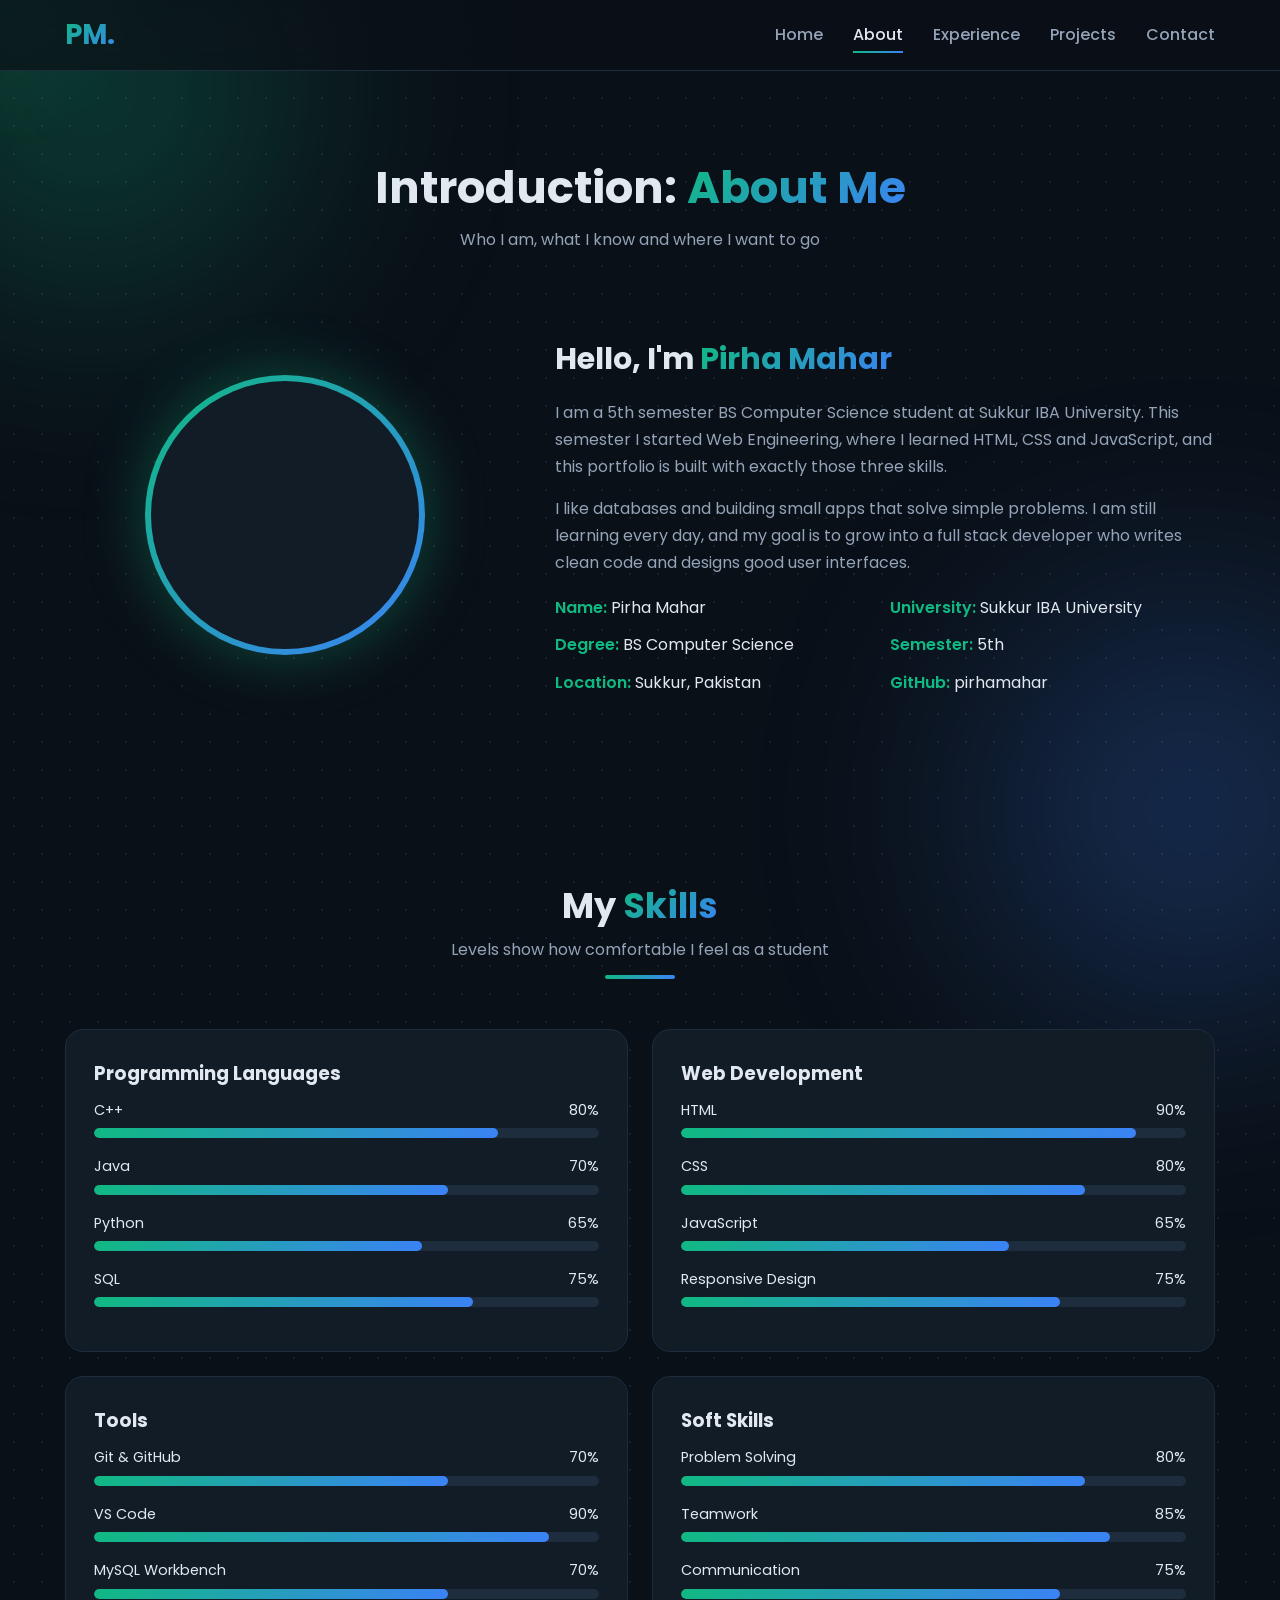
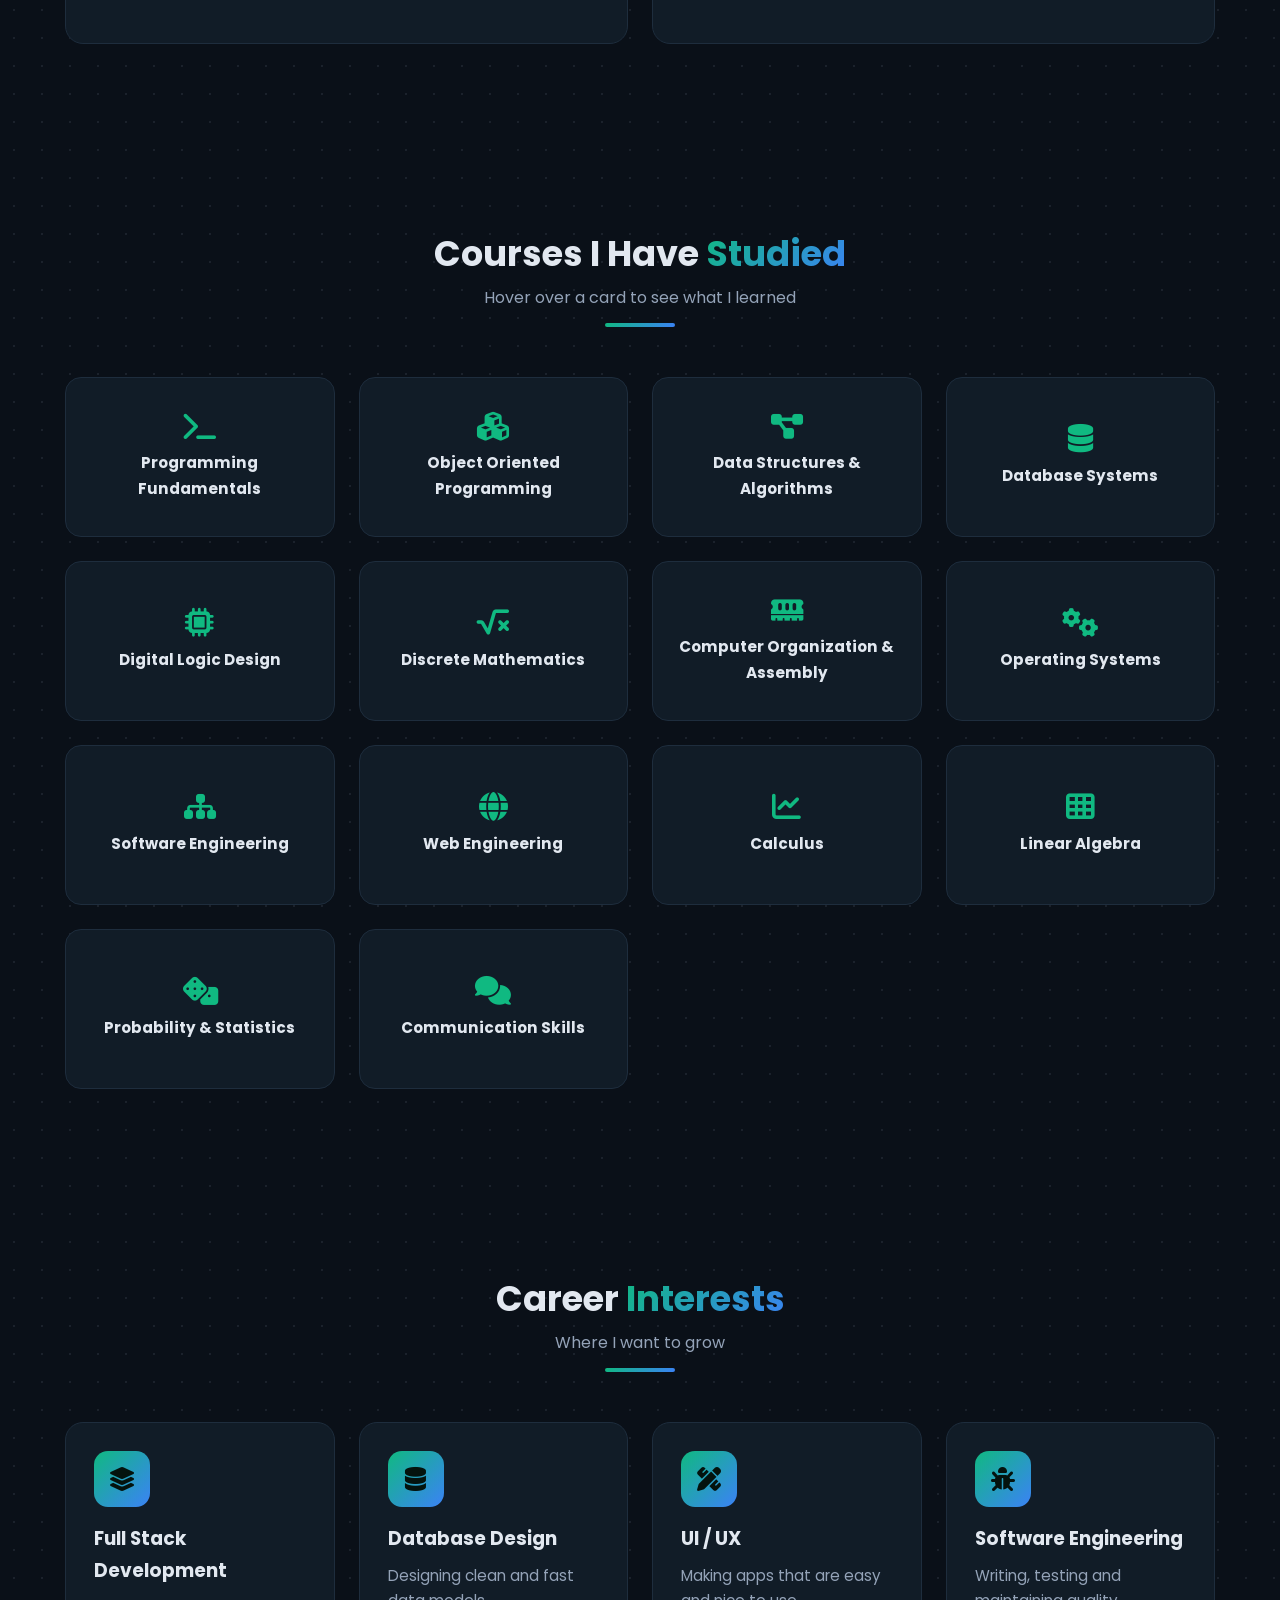
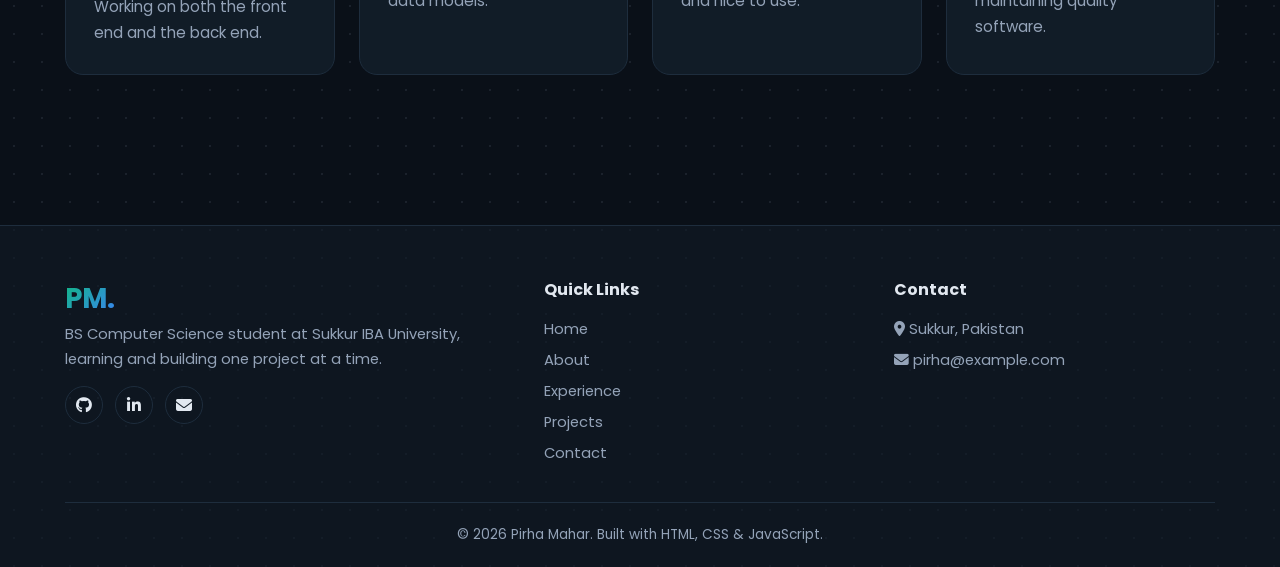
==== about.html @ 2487b847 "Portfolio v1: multi-page dark portfolio with 3D hero, projects, timeline and contact form Co-Authore" ====
<!DOCTYPE html>
<html lang="en">
<head>
  <meta charset="UTF-8">
  <meta name="viewport" content="width=device-width, initial-scale=1.0">
  <title>About | Pirha Mahar</title>
  <link rel="preconnect" href="https://fonts.googleapis.com">
  <link href="https://fonts.googleapis.com/css2?family=Fira+Code:wght@500&family=Poppins:wght@400;500;600;700&display=swap" rel="stylesheet">
  <link rel="stylesheet" href="https://cdnjs.cloudflare.com/ajax/libs/font-awesome/6.5.1/css/all.min.css">
  <link rel="stylesheet" href="css/style.css">
</head>
<body>

  <div id="loader"><div class="logo gradient-text">PM.</div></div>
  <div id="progress"></div>
  <div id="cursor-glow"></div>

  <header>
    <div class="container nav">
      <a href="index.html" class="logo gradient-text">PM.</a>
      <button class="menu-btn" aria-label="Open menu"><i class="fa-solid fa-bars"></i></button>
      <nav class="nav-links">
        <a href="index.html">Home</a>
        <a href="about.html">About</a>
        <a href="experience.html">Experience</a>
        <a href="projects.html">Projects</a>
        <a href="contact.html">Contact</a>
      </nav>
    </div>
  </header>

  <div class="page-banner">
    <div class="container">
      <h1>Introduction: <span class="gradient-text">About Me</span></h1>
      <p>Who I am, what I know and where I want to go</p>
    </div>
  </div>

  <!-- ABOUT -->
  <section style="padding-top:40px">
    <div class="container about-grid reveal">
      <div class="avatar-wrap">
        <div class="avatar-card"><div class="avatar-inner gradient-text">PM</div></div>
      </div>
      <div class="about-text">
        <h2 style="font-size:1.9rem;margin-bottom:14px">Hello, I'm <span class="gradient-text">Pirha Mahar</span></h2>
        <p>I am a 5th semester BS Computer Science student at Sukkur IBA University. This semester I started Web Engineering, where I learned HTML, CSS and JavaScript, and this portfolio is built with exactly those three skills.</p>
        <p>I like databases and building small apps that solve simple problems. I am still learning every day, and my goal is to grow into a full stack developer who writes clean code and designs good user interfaces.</p>
        <ul class="info-list">
          <li><span>Name:</span> Pirha Mahar</li>
          <li><span>University:</span> Sukkur IBA University</li>
          <li><span>Degree:</span> BS Computer Science</li>
          <li><span>Semester:</span> 5th</li>
          <li><span>Location:</span> Sukkur, Pakistan</li>
          <li><span>GitHub:</span> <a href="https://github.com/pirhamahar" target="_blank" rel="noopener">pirhamahar</a></li>
        </ul>
      </div>
    </div>
  </section>

  <!-- SKILLS -->
  <section>
    <div class="container reveal">
      <div class="section-title">
        <h2>My <span class="gradient-text">Skills</span></h2>
        <p>Levels show how comfortable I feel as a student</p>
        <div class="line"></div>
      </div>
      <div class="skill-groups">
        <div class="card">
          <h3>Programming Languages</h3>
          <div class="skill"><div class="skill-top"><span>C++</span><span>80%</span></div><div class="bar"><div class="bar-fill" data-width="80"></div></div></div>
          <div class="skill"><div class="skill-top"><span>Java</span><span>70%</span></div><div class="bar"><div class="bar-fill" data-width="70"></div></div></div>
          <div class="skill"><div class="skill-top"><span>Python</span><span>65%</span></div><div class="bar"><div class="bar-fill" data-width="65"></div></div></div>
          <div class="skill"><div class="skill-top"><span>SQL</span><span>75%</span></div><div class="bar"><div class="bar-fill" data-width="75"></div></div></div>
        </div>
        <div class="card">
          <h3>Web Development</h3>
          <div class="skill"><div class="skill-top"><span>HTML</span><span>90%</span></div><div class="bar"><div class="bar-fill" data-width="90"></div></div></div>
          <div class="skill"><div class="skill-top"><span>CSS</span><span>80%</span></div><div class="bar"><div class="bar-fill" data-width="80"></div></div></div>
          <div class="skill"><div class="skill-top"><span>JavaScript</span><span>65%</span></div><div class="bar"><div class="bar-fill" data-width="65"></div></div></div>
          <div class="skill"><div class="skill-top"><span>Responsive Design</span><span>75%</span></div><div class="bar"><div class="bar-fill" data-width="75"></div></div></div>
        </div>
        <div class="card">
          <h3>Tools</h3>
          <div class="skill"><div class="skill-top"><span>Git &amp; GitHub</span><span>70%</span></div><div class="bar"><div class="bar-fill" data-width="70"></div></div></div>
          <div class="skill"><div class="skill-top"><span>VS Code</span><span>90%</span></div><div class="bar"><div class="bar-fill" data-width="90"></div></div></div>
          <div class="skill"><div class="skill-top"><span>MySQL Workbench</span><span>70%</span></div><div class="bar"><div class="bar-fill" data-width="70"></div></div></div>
        </div>
        <div class="card">
          <h3>Soft Skills</h3>
          <div class="skill"><div class="skill-top"><span>Problem Solving</span><span>80%</span></div><div class="bar"><div class="bar-fill" data-width="80"></div></div></div>
          <div class="skill"><div class="skill-top"><span>Teamwork</span><span>85%</span></div><div class="bar"><div class="bar-fill" data-width="85"></div></div></div>
          <div class="skill"><div class="skill-top"><span>Communication</span><span>75%</span></div><div class="bar"><div class="bar-fill" data-width="75"></div></div></div>
        </div>
      </div>
    </div>
  </section>

  <!-- COURSES (hover a card to flip it) -->
  <section>
    <div class="container reveal">
      <div class="section-title">
        <h2>Courses I Have <span class="gradient-text">Studied</span></h2>
        <p>Hover over a card to see what I learned</p>
        <div class="line"></div>
      </div>
      <div class="grid-4">
        <div class="flip"><div class="flip-inner"><div class="flip-front"><i class="fa-solid fa-terminal"></i><h4>Programming Fundamentals</h4></div><div class="flip-back">Variables, loops, functions and arrays in C++.</div></div></div>
        <div class="flip"><div class="flip-inner"><div class="flip-front"><i class="fa-solid fa-cubes"></i><h4>Object Oriented Programming</h4></div><div class="flip-back">Classes, objects, inheritance and polymorphism.</div></div></div>
        <div class="flip"><div class="flip-inner"><div class="flip-front"><i class="fa-solid fa-diagram-project"></i><h4>Data Structures &amp; Algorithms</h4></div><div class="flip-back">Stacks, queues, linked lists, trees, sorting and searching.</div></div></div>
        <div class="flip"><div class="flip-inner"><div class="flip-front"><i class="fa-solid fa-database"></i><h4>Database Systems</h4></div><div class="flip-back">ER diagrams, normalization and SQL queries.</div></div></div>
        <div class="flip"><div class="flip-inner"><div class="flip-front"><i class="fa-solid fa-microchip"></i><h4>Digital Logic Design</h4></div><div class="flip-back">Logic gates, Boolean algebra and simple circuits.</div></div></div>
        <div class="flip"><div class="flip-inner"><div class="flip-front"><i class="fa-solid fa-square-root-variable"></i><h4>Discrete Mathematics</h4></div><div class="flip-back">Sets, logic, relations and graphs.</div></div></div>
        <div class="flip"><div class="flip-inner"><div class="flip-front"><i class="fa-solid fa-memory"></i><h4>Computer Organization &amp; Assembly</h4></div><div class="flip-back">How the CPU and memory work, with basic assembly code.</div></div></div>
        <div class="flip"><div class="flip-inner"><div class="flip-front"><i class="fa-solid fa-gears"></i><h4>Operating Systems</h4></div><div class="flip-back">Processes, scheduling and memory management.</div></div></div>
        <div class="flip"><div class="flip-inner"><div class="flip-front"><i class="fa-solid fa-sitemap"></i><h4>Software Engineering</h4></div><div class="flip-back">SDLC, requirements, UML diagrams and teamwork.</div></div></div>
        <div class="flip"><div class="flip-inner"><div class="flip-front"><i class="fa-solid fa-globe"></i><h4>Web Engineering</h4></div><div class="flip-back">HTML, CSS and JavaScript. This portfolio is my result!</div></div></div>
        <div class="flip"><div class="flip-inner"><div class="flip-front"><i class="fa-solid fa-chart-line"></i><h4>Calculus</h4></div><div class="flip-back">Limits, derivatives and integrals.</div></div></div>
        <div class="flip"><div class="flip-inner"><div class="flip-front"><i class="fa-solid fa-table-cells"></i><h4>Linear Algebra</h4></div><div class="flip-back">Matrices, vectors and systems of equations.</div></div></div>
        <div class="flip"><div class="flip-inner"><div class="flip-front"><i class="fa-solid fa-dice"></i><h4>Probability &amp; Statistics</h4></div><div class="flip-back">Probability rules, mean, variance and distributions.</div></div></div>
        <div class="flip"><div class="flip-inner"><div class="flip-front"><i class="fa-solid fa-comments"></i><h4>Communication Skills</h4></div><div class="flip-back">Report writing, presentations and teamwork.</div></div></div>
      </div>
    </div>
  </section>

  <!-- CAREER INTERESTS -->
  <section>
    <div class="container reveal">
      <div class="section-title">
        <h2>Career <span class="gradient-text">Interests</span></h2>
        <p>Where I want to grow</p>
        <div class="line"></div>
      </div>
      <div class="grid-4">
        <div class="card"><div class="icon-box"><i class="fa-solid fa-layer-group"></i></div><h3>Full Stack Development</h3><p>Working on both the front end and the back end.</p></div>
        <div class="card"><div class="icon-box"><i class="fa-solid fa-database"></i></div><h3>Database Design</h3><p>Designing clean and fast data models.</p></div>
        <div class="card"><div class="icon-box"><i class="fa-solid fa-pen-ruler"></i></div><h3>UI / UX</h3><p>Making apps that are easy and nice to use.</p></div>
        <div class="card"><div class="icon-box"><i class="fa-solid fa-bug"></i></div><h3>Software Engineering</h3><p>Writing, testing and maintaining quality software.</p></div>
      </div>
    </div>
  </section>

  <footer>
    <div class="container">
      <div class="footer-grid">
        <div>
          <a href="index.html" class="logo gradient-text">PM.</a>
          <p>BS Computer Science student at Sukkur IBA University, learning and building one project at a time.</p>
          <div class="footer-social">
            <a href="https://github.com/pirhamahar" target="_blank" rel="noopener" aria-label="GitHub"><i class="fa-brands fa-github"></i></a>
            <a href="#" aria-label="LinkedIn"><i class="fa-brands fa-linkedin-in"></i></a>
            <a href="mailto:pirha@example.com" aria-label="Email"><i class="fa-solid fa-envelope"></i></a>
          </div>
        </div>
        <div>
          <h4>Quick Links</h4>
          <ul>
            <li><a href="index.html">Home</a></li>
            <li><a href="about.html">About</a></li>
            <li><a href="experience.html">Experience</a></li>
            <li><a href="projects.html">Projects</a></li>
            <li><a href="contact.html">Contact</a></li>
          </ul>
        </div>
        <div>
          <h4>Contact</h4>
          <p><i class="fa-solid fa-location-dot"></i> Sukkur, Pakistan</p>
          <p><i class="fa-solid fa-envelope"></i> pirha@example.com</p>
        </div>
      </div>
      <div class="footer-bottom">&copy; 2026 Pirha Mahar. Built with HTML, CSS &amp; JavaScript.</div>
    </div>
  </footer>

  <button id="top-btn" aria-label="Back to top"><i class="fa-solid fa-arrow-up"></i></button>
  <script src="js/main.js"></script>
</body>
</html>
---- css/style.css ----
/* =====================================================
   Portfolio of Pirha Mahar - style.css
   Sections: 1 Variables, 2 Base, 3 Header, 4 Buttons,
   5 Hero + 3D cube, 6 Cards, 7 About, 8 Timeline,
   9 Projects, 10 Contact, 11 Footer, 12 Extras, 13 Responsive
   ===================================================== */

/* 1. VARIABLES (colours live here so we can change the theme in one place) */
:root {
  --bg: #0a1018;
  --bg-card: #111c27;
  --border: #1e2d3d;
  --green: #10b981;
  --blue: #3b82f6;
  --lime: #a3e635;
  --text: #e2e8f0;
  --muted: #94a3b8;
  --gradient: linear-gradient(135deg, #10b981, #3b82f6);
}

/* 2. BASE */
* { margin: 0; padding: 0; box-sizing: border-box; }
html { scroll-behavior: smooth; }
body {
  font-family: 'Poppins', sans-serif;
  background-color: var(--bg);
  color: var(--text);
  line-height: 1.7;
  overflow-x: hidden;
  /* dot pattern so the page never looks flat */
  background-image: radial-gradient(rgba(148, 163, 184, 0.12) 1px, transparent 1px);
  background-size: 28px 28px;
}
/* blurred colour blobs in the background */
body::before, body::after {
  content: "";
  position: fixed;
  width: 420px; height: 420px;
  border-radius: 50%;
  filter: blur(120px);
  opacity: 0.25;
  z-index: -1;
}
body::before { background: var(--green); top: -120px; left: -120px; }
body::after  { background: var(--blue);  bottom: -120px; right: -120px; }

a { color: inherit; text-decoration: none; }
ul { list-style: none; }
img { max-width: 100%; }
.container { width: 90%; max-width: 1150px; margin: 0 auto; }
section { padding: 90px 0; }
.gradient-text {
  background: var(--gradient);
  -webkit-background-clip: text;
  background-clip: text;
  -webkit-text-fill-color: transparent;
}
.section-title { text-align: center; margin-bottom: 50px; }
.section-title h2 { font-size: 2.2rem; }
.section-title p { color: var(--muted); }
.section-title .line { width: 70px; height: 4px; background: var(--gradient); margin: 12px auto 0; border-radius: 4px; }

/* 3. HEADER / NAVBAR */
header {
  position: fixed; top: 0; left: 0; width: 100%;
  z-index: 100;
  background: rgba(10, 16, 24, 0.7);
  backdrop-filter: blur(12px);
  border-bottom: 1px solid var(--border);
  transition: 0.3s;
}
header.scrolled { box-shadow: 0 4px 25px rgba(0, 0, 0, 0.5); }
.nav { display: flex; justify-content: space-between; align-items: center; height: 70px; }
.logo { font-size: 1.7rem; font-weight: 700; }
.nav-links { display: flex; gap: 30px; }
.nav-links a { color: var(--muted); font-weight: 500; position: relative; padding: 4px 0; transition: 0.3s; }
.nav-links a::after {
  content: ""; position: absolute; left: 0; bottom: 0;
  width: 0; height: 2px; background: var(--gradient); transition: 0.3s;
}
.nav-links a:hover, .nav-links a.active { color: var(--text); }
.nav-links a:hover::after, .nav-links a.active::after { width: 100%; }
.menu-btn { display: none; font-size: 1.6rem; background: none; border: none; color: var(--text); cursor: pointer; }

/* 4. BUTTONS */
.btn {
  display: inline-block; padding: 12px 28px; border-radius: 50px;
  font-weight: 600; font-family: inherit; font-size: 1rem;
  cursor: pointer; border: none; transition: 0.3s;
}
.btn-primary { background: var(--gradient); color: #04130e; box-shadow: 0 8px 25px rgba(16, 185, 129, 0.3); }
.btn-primary:hover { transform: translateY(-4px); box-shadow: 0 12px 30px rgba(59, 130, 246, 0.4); }
.btn-outline { background: transparent; color: var(--text); border: 2px solid var(--green); }
.btn-outline:hover { background: var(--green); color: #04130e; transform: translateY(-4px); }

/* 5. HERO + 3D CUBE */
.hero { min-height: 100vh; display: flex; align-items: center; padding-top: 100px; position: relative; }
.hero-grid { display: grid; grid-template-columns: 1.1fr 0.9fr; gap: 40px; align-items: center; }
.hero-badge {
  display: inline-block; padding: 6px 16px; border: 1px solid var(--green);
  border-radius: 50px; color: var(--green); font-size: 0.9rem; margin-bottom: 18px;
  background: rgba(16, 185, 129, 0.08);
}
.hero h1 { font-size: 3.4rem; line-height: 1.2; margin-bottom: 10px; }
.hero h2 { font-size: 1.6rem; font-weight: 500; color: var(--muted); margin-bottom: 20px; min-height: 2.2rem; }
.typing-text { color: var(--lime); font-family: 'Fira Code', monospace; }
.cursor-blink { animation: blink 0.8s infinite; color: var(--lime); }
.hero p { color: var(--muted); max-width: 520px; margin-bottom: 30px; }
.hero-buttons { display: flex; gap: 16px; flex-wrap: wrap; }
.hero-social { display: flex; gap: 14px; margin-top: 30px; }
.hero-social a {
  width: 42px; height: 42px; border-radius: 50%; border: 1px solid var(--border);
  display: flex; align-items: center; justify-content: center; transition: 0.3s;
}
.hero-social a:hover { background: var(--gradient); color: #04130e; transform: translateY(-4px); }

.hero-3d { display: flex; justify-content: center; align-items: center; position: relative; height: 420px; perspective: 900px; }
/* the cube: 6 faces placed in 3D space */
.cube {
  position: relative; width: 190px; height: 190px;
  transform-style: preserve-3d;
  animation: spin 18s linear infinite;
}
.cube.paused { animation-play-state: paused; }
.cube-face {
  position: absolute; width: 190px; height: 190px;
  display: flex; flex-direction: column; align-items: center; justify-content: center;
  gap: 8px; font-size: 3.2rem;
  background: rgba(17, 28, 39, 0.85);
  border: 2px solid var(--green);
  border-radius: 18px;
  box-shadow: inset 0 0 30px rgba(16, 185, 129, 0.25), 0 0 25px rgba(59, 130, 246, 0.25);
}
.cube-face span { font-size: 1rem; font-weight: 600; font-family: 'Fira Code', monospace; }
.face-front  { transform: translateZ(95px); }
.face-back   { transform: rotateY(180deg) translateZ(95px); }
.face-right  { transform: rotateY(90deg) translateZ(95px); }
.face-left   { transform: rotateY(-90deg) translateZ(95px); }
.face-top    { transform: rotateX(90deg) translateZ(95px); }
.face-bottom { transform: rotateX(-90deg) translateZ(95px); }

/* floating shapes around the cube */
.shape { position: absolute; border-radius: 50%; animation: float 6s ease-in-out infinite; }
.shape.ring { width: 70px; height: 70px; border: 4px solid var(--blue); top: 30px; left: 30px; }
.shape.dot  { width: 22px; height: 22px; background: var(--lime); bottom: 60px; left: 60px; animation-delay: 1s; }
.shape.ring2 { width: 50px; height: 50px; border: 4px solid var(--green); top: 60px; right: 40px; animation-delay: 2s; }
.shape.blob { width: 90px; height: 90px; background: var(--gradient); opacity: 0.35; bottom: 30px; right: 50px; filter: blur(6px); animation-delay: 3s; }

.scroll-down {
  position: absolute; bottom: 25px; left: 50%; transform: translateX(-50%);
  width: 26px; height: 42px; border: 2px solid var(--muted); border-radius: 20px;
}
.scroll-down::after {
  content: ""; position: absolute; top: 8px; left: 50%; width: 4px; height: 8px;
  margin-left: -2px; background: var(--green); border-radius: 4px; animation: scrollDot 1.6s infinite;
}

/* stats */
.stats { padding: 40px 0; }
.stats-grid { display: grid; grid-template-columns: repeat(4, 1fr); gap: 20px; }
.stat-box { text-align: center; padding: 24px 10px; background: var(--bg-card); border: 1px solid var(--border); border-radius: 16px; }
.stat-box h3 { font-size: 2.4rem; }
.stat-box p { color: var(--muted); }

/* 6. CARDS (shared) */
.card {
  background: var(--bg-card); border: 1px solid var(--border);
  border-radius: 18px; padding: 28px; transition: 0.3s;
}
.card:hover { border-color: var(--green); box-shadow: 0 10px 35px rgba(16, 185, 129, 0.15); }
.grid-3 { display: grid; grid-template-columns: repeat(3, 1fr); gap: 24px; }
.grid-4 { display: grid; grid-template-columns: repeat(4, 1fr); gap: 24px; }
.icon-box {
  width: 56px; height: 56px; border-radius: 14px; background: var(--gradient); color: #04130e;
  display: flex; align-items: center; justify-content: center; font-size: 1.5rem; margin-bottom: 16px;
}
.card h3 { margin-bottom: 8px; }
.card p { color: var(--muted); font-size: 0.95rem; }

/* page banner on inner pages */
.page-banner { padding: 150px 0 40px; text-align: center; }
.page-banner h1 { font-size: 2.8rem; }
.page-banner p { color: var(--muted); }

/* 7. ABOUT */
.about-grid { display: grid; grid-template-columns: 0.8fr 1.2fr; gap: 50px; align-items: center; }
.avatar-wrap { display: flex; justify-content: center; perspective: 800px; }
.avatar-card {
  width: 280px; height: 280px; border-radius: 50%; padding: 6px;
  background: var(--gradient); transition: transform 0.1s;
  box-shadow: 0 0 60px rgba(16, 185, 129, 0.35);
}
.avatar-inner {
  width: 100%; height: 100%; border-radius: 50%; background: var(--bg-card);
  display: flex; align-items: center; justify-content: center; font-size: 5rem; font-weight: 700;
}
.about-text p { color: var(--muted); margin-bottom: 14px; }
.info-list { margin-top: 18px; display: grid; grid-template-columns: 1fr 1fr; gap: 10px; }
.info-list li span { color: var(--green); font-weight: 600; }

.skill-groups { display: grid; grid-template-columns: repeat(2, 1fr); gap: 24px; }
.skill { margin-bottom: 16px; }
.skill-top { display: flex; justify-content: space-between; font-size: 0.9rem; margin-bottom: 6px; }
.bar { height: 10px; background: var(--border); border-radius: 10px; overflow: hidden; }
.bar-fill { height: 100%; width: 0; background: var(--gradient); border-radius: 10px; transition: width 1.5s ease; }

/* flip cards for courses */
.flip { height: 160px; perspective: 800px; }
.flip-inner { position: relative; width: 100%; height: 100%; transition: transform 0.7s; transform-style: preserve-3d; }
.flip:hover .flip-inner { transform: rotateY(180deg); }
.flip-front, .flip-back {
  position: absolute; inset: 0; backface-visibility: hidden;
  border-radius: 16px; padding: 16px; text-align: center;
  display: flex; flex-direction: column; align-items: center; justify-content: center;
  border: 1px solid var(--border);
}
.flip-front { background: var(--bg-card); }
.flip-front i { font-size: 1.8rem; color: var(--green); margin-bottom: 10px; }
.flip-front h4 { font-size: 0.95rem; }
.flip-back { background: var(--gradient); color: #04130e; transform: rotateY(180deg); font-size: 0.85rem; font-weight: 500; }

/* 8. TIMELINE */
.timeline { position: relative; max-width: 850px; margin: 0 auto; }
.timeline::before {
  content: ""; position: absolute; left: 50%; top: 0; bottom: 0; width: 3px;
  background: var(--gradient); transform: translateX(-50%);
}
.t-item { position: relative; width: 50%; padding: 0 40px 40px 0; }
.t-item:nth-child(even) { margin-left: 50%; padding: 0 0 40px 40px; }
.t-item::after {
  content: ""; position: absolute; top: 24px; right: -9px; width: 18px; height: 18px;
  border-radius: 50%; background: var(--bg); border: 4px solid var(--green);
}
.t-item:nth-child(even)::after { right: auto; left: -9px; border-color: var(--blue); }
.t-date { color: var(--lime); font-size: 0.85rem; font-family: 'Fira Code', monospace; }
.t-item h3 { font-size: 1.1rem; }
.t-item h4 { color: var(--green); font-weight: 500; font-size: 0.95rem; margin-bottom: 6px; }

/* 9. PROJECTS */
.filters { display: flex; justify-content: center; gap: 12px; flex-wrap: wrap; margin-bottom: 40px; }
.filter-btn {
  padding: 8px 22px; border-radius: 50px; border: 1px solid var(--border);
  background: var(--bg-card); color: var(--muted); cursor: pointer; font-family: inherit; transition: 0.3s;
}
.filter-btn:hover, .filter-btn.active { background: var(--gradient); color: #04130e; border-color: transparent; }
.project-card { padding: 0; overflow: hidden; cursor: pointer; transition: transform 0.15s, border-color 0.3s, box-shadow 0.3s; }
.project-thumb { height: 150px; display: flex; align-items: center; justify-content: center; font-size: 3.2rem; color: #04130e; }
.project-body { padding: 22px; }
.tag { display: inline-block; font-size: 0.75rem; padding: 3px 12px; border-radius: 20px; background: rgba(59, 130, 246, 0.15); color: var(--blue); margin: 8px 6px 0 0; }
.tag.cat { background: rgba(16, 185, 129, 0.15); color: var(--green); }

.modal { position: fixed; inset: 0; background: rgba(0, 0, 0, 0.75); z-index: 200; display: none; align-items: center; justify-content: center; padding: 20px; }
.modal.open { display: flex; }
.modal-box {
  background: var(--bg-card); border: 1px solid var(--green); border-radius: 20px;
  max-width: 560px; width: 100%; padding: 34px; position: relative; animation: pop 0.3s ease; max-height: 90vh; overflow-y: auto;
}
.modal-close { position: absolute; top: 14px; right: 18px; font-size: 1.8rem; background: none; border: none; color: var(--muted); cursor: pointer; }
.modal-close:hover { color: var(--text); }
.modal-box h3 { font-size: 1.5rem; margin-bottom: 10px; }
.modal-box p { color: var(--muted); }
.modal-box ul { margin: 14px 0; padding-left: 20px; list-style: disc; color: var(--muted); }
.modal-buttons { display: flex; gap: 12px; margin-top: 20px; flex-wrap: wrap; }

/* 10. CONTACT */
.contact-grid { display: grid; grid-template-columns: 0.8fr 1.2fr; gap: 40px; }
.contact-info .card { display: flex; gap: 16px; align-items: center; margin-bottom: 18px; padding: 20px; }
.contact-info .icon-box { margin: 0; flex-shrink: 0; }
form .field { margin-bottom: 18px; }
form label { display: block; margin-bottom: 6px; font-size: 0.9rem; }
form input, form textarea {
  width: 100%; padding: 12px 16px; border-radius: 12px; border: 1px solid var(--border);
  background: var(--bg); color: var(--text); font-family: inherit; font-size: 0.95rem; outline: none; transition: 0.3s;
}
form input:focus, form textarea:focus { border-color: var(--green); box-shadow: 0 0 0 3px rgba(16, 185, 129, 0.15); }
form textarea { min-height: 130px; resize: vertical; }
.error-msg { color: #f87171; font-size: 0.8rem; min-height: 1.1em; display: block; margin-top: 4px; }
.success-box { display: none; padding: 16px; border-radius: 12px; background: rgba(16, 185, 129, 0.12); border: 1px solid var(--green); color: var(--green); margin-top: 16px; animation: pop 0.4s ease; }
.success-box.show { display: block; }

/* 11. FOOTER */
footer { border-top: 1px solid var(--border); background: rgba(17, 28, 39, 0.6); padding: 50px 0 20px; margin-top: 60px; }
.footer-grid { display: grid; grid-template-columns: 1.4fr 1fr 1fr; gap: 30px; }
.footer-grid h4 { margin-bottom: 14px; }
.footer-grid p, .footer-grid li { color: var(--muted); font-size: 0.92rem; margin-bottom: 6px; }
.footer-grid a:hover { color: var(--green); }
.footer-social { display: flex; gap: 12px; margin-top: 14px; }
.footer-social a {
  width: 38px; height: 38px; border-radius: 50%; border: 1px solid var(--border);
  display: flex; align-items: center; justify-content: center; transition: 0.3s;
}
.footer-social a:hover { background: var(--gradient); color: #04130e; }
.footer-bottom { text-align: center; color: var(--muted); font-size: 0.85rem; margin-top: 30px; padding-top: 20px; border-top: 1px solid var(--border); }

/* 12. EXTRAS */
#progress { position: fixed; top: 0; left: 0; height: 4px; width: 0; background: var(--gradient); z-index: 300; }
#cursor-glow {
  position: fixed; width: 300px; height: 300px; border-radius: 50%; pointer-events: none;
  background: radial-gradient(circle, rgba(16, 185, 129, 0.12), transparent 70%);
  transform: translate(-50%, -50%); z-index: -1;
}
#loader { position: fixed; inset: 0; background: var(--bg); z-index: 999; display: flex; align-items: center; justify-content: center; transition: opacity 0.6s; }
#loader.hide { opacity: 0; pointer-events: none; }
#loader .logo { font-size: 3.5rem; animation: pulse 1s infinite; }
#top-btn {
  position: fixed; bottom: 25px; right: 25px; width: 46px; height: 46px; border-radius: 50%;
  background: var(--gradient); color: #04130e; border: none; cursor: pointer; font-size: 1.1rem;
  opacity: 0; pointer-events: none; transition: 0.3s; z-index: 90;
}
#top-btn.show { opacity: 1; pointer-events: auto; }
/* scroll reveal: starts hidden, JS adds .visible */
.reveal { opacity: 0; transform: translateY(40px); transition: 0.8s; }
.reveal.visible { opacity: 1; transform: none; }

@keyframes spin { from { transform: rotateX(-20deg) rotateY(0deg); } to { transform: rotateX(-20deg) rotateY(360deg); } }
@keyframes float { 0%, 100% { transform: translateY(0); } 50% { transform: translateY(-22px); } }
@keyframes blink { 50% { opacity: 0; } }
@keyframes scrollDot { 0% { opacity: 1; transform: translateY(0); } 100% { opacity: 0; transform: translateY(16px); } }
@keyframes pop { from { transform: scale(0.85); opacity: 0; } to { transform: scale(1); opacity: 1; } }
@keyframes pulse { 50% { transform: scale(1.12); } }

/* 13. RESPONSIVE */
@media (max-width: 992px) {
  .hero-grid, .about-grid, .contact-grid { grid-template-columns: 1fr; text-align: center; }
  .hero p { margin-left: auto; margin-right: auto; }
  .hero-buttons, .hero-social { justify-content: center; }
  .hero h1 { font-size: 2.6rem; }
  .grid-3, .grid-4 { grid-template-columns: repeat(2, 1fr); }
  .stats-grid { grid-template-columns: repeat(2, 1fr); }
  .footer-grid { grid-template-columns: 1fr; }
}
@media (max-width: 768px) {
  .menu-btn { display: block; }
  .nav-links {
    position: absolute; top: 70px; left: 0; width: 100%; flex-direction: column; gap: 0;
    background: rgba(10, 16, 24, 0.97); max-height: 0; overflow: hidden; transition: max-height 0.4s;
  }
  .nav-links.open { max-height: 400px; border-bottom: 1px solid var(--border); }
  .nav-links a { display: block; padding: 14px 5%; }
  .timeline::before { left: 12px; }
  .t-item, .t-item:nth-child(even) { width: 100%; margin-left: 0; padding: 0 0 30px 44px; }
  .t-item::after, .t-item:nth-child(even)::after { left: 3px; right: auto; }
}
@media (max-width: 600px) {
  .grid-3, .skill-groups, .info-list { grid-template-columns: 1fr; }
  .grid-4 { grid-template-columns: repeat(2, 1fr); }
  .hero h1 { font-size: 2.1rem; }
  .hero-3d { height: 330px; }
  .cube, .cube-face { width: 140px; height: 140px; }
  .face-front  { transform: translateZ(70px); }
  .face-back   { transform: rotateY(180deg) translateZ(70px); }
  .face-right  { transform: rotateY(90deg) translateZ(70px); }
  .face-left   { transform: rotateY(-90deg) translateZ(70px); }
  .face-top    { transform: rotateX(90deg) translateZ(70px); }
  .face-bottom { transform: rotateX(-90deg) translateZ(70px); }
  .cube-face { font-size: 2.4rem; }
  .page-banner h1 { font-size: 2.1rem; }
  #cursor-glow { display: none; }
}
@media (prefers-reduced-motion: reduce) {
  * { animation: none !important; transition: none !important; }
  .reveal { opacity: 1; transform: none; }
}
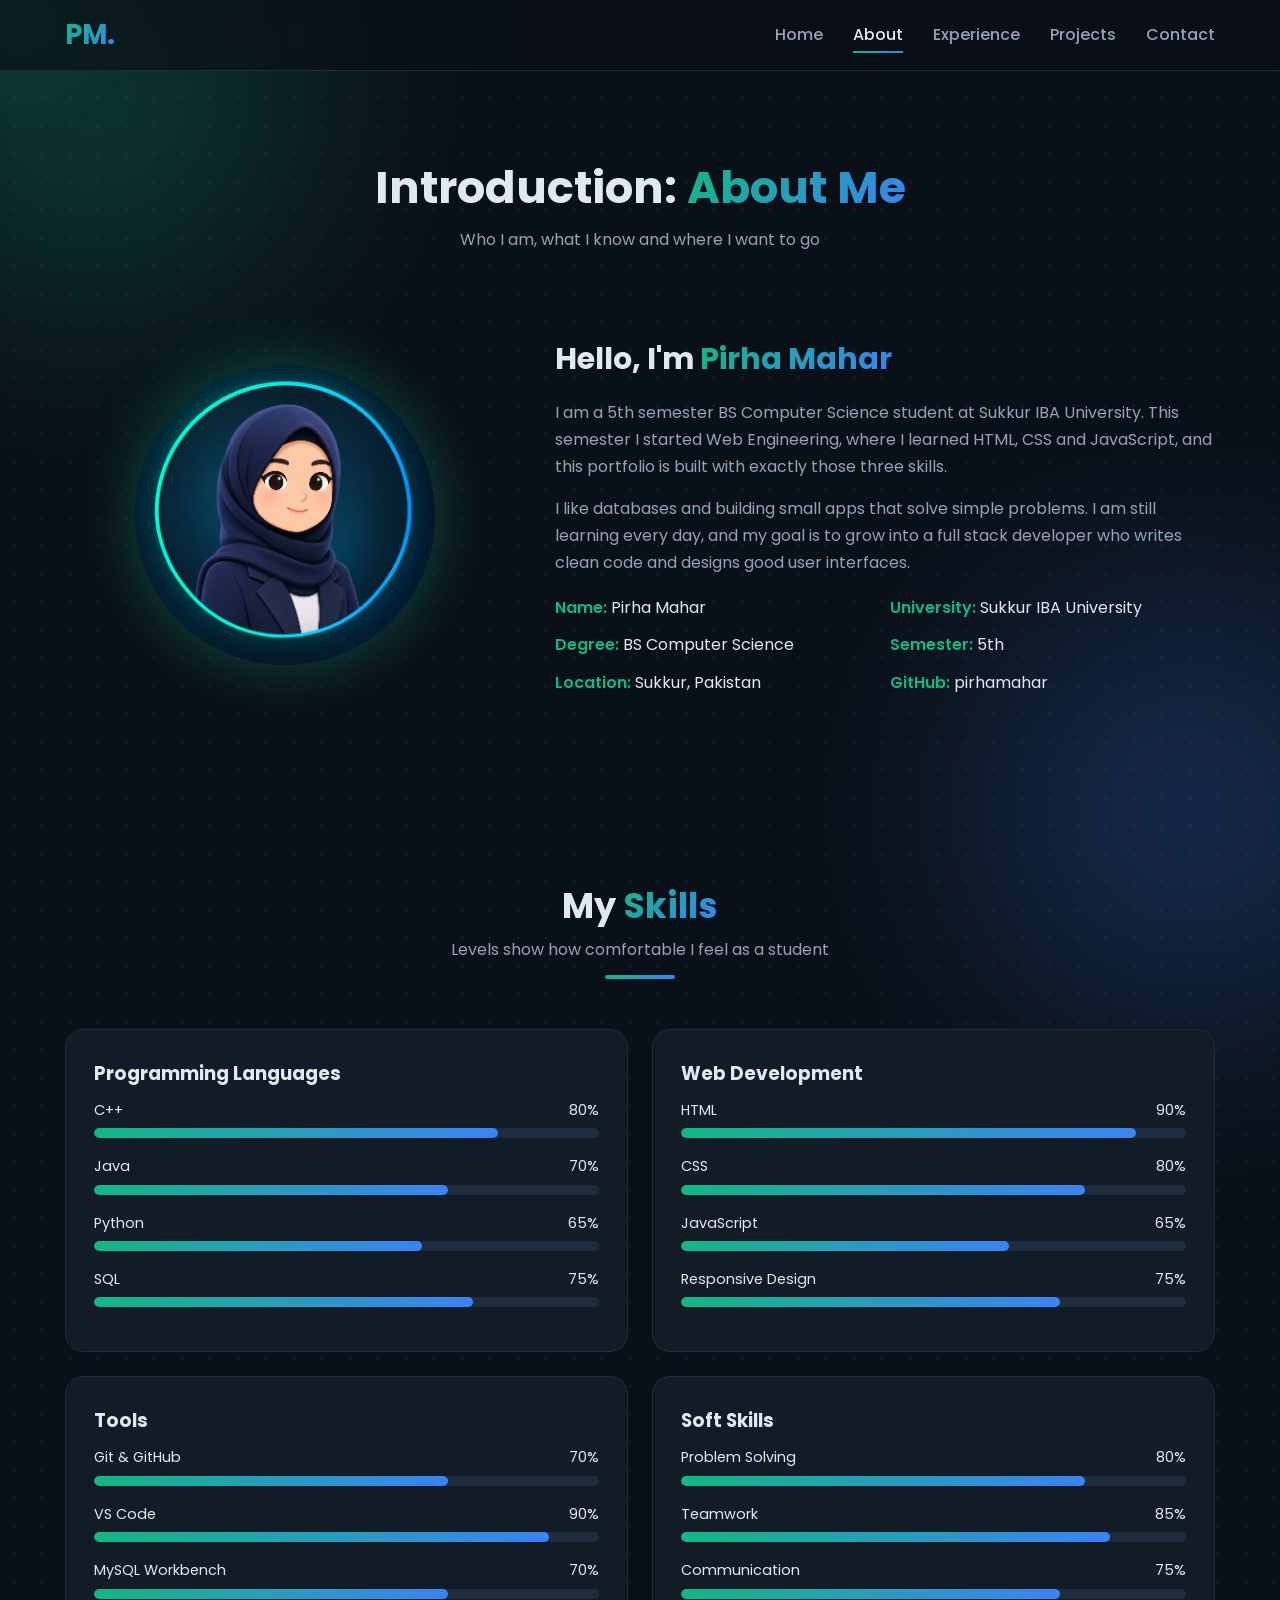
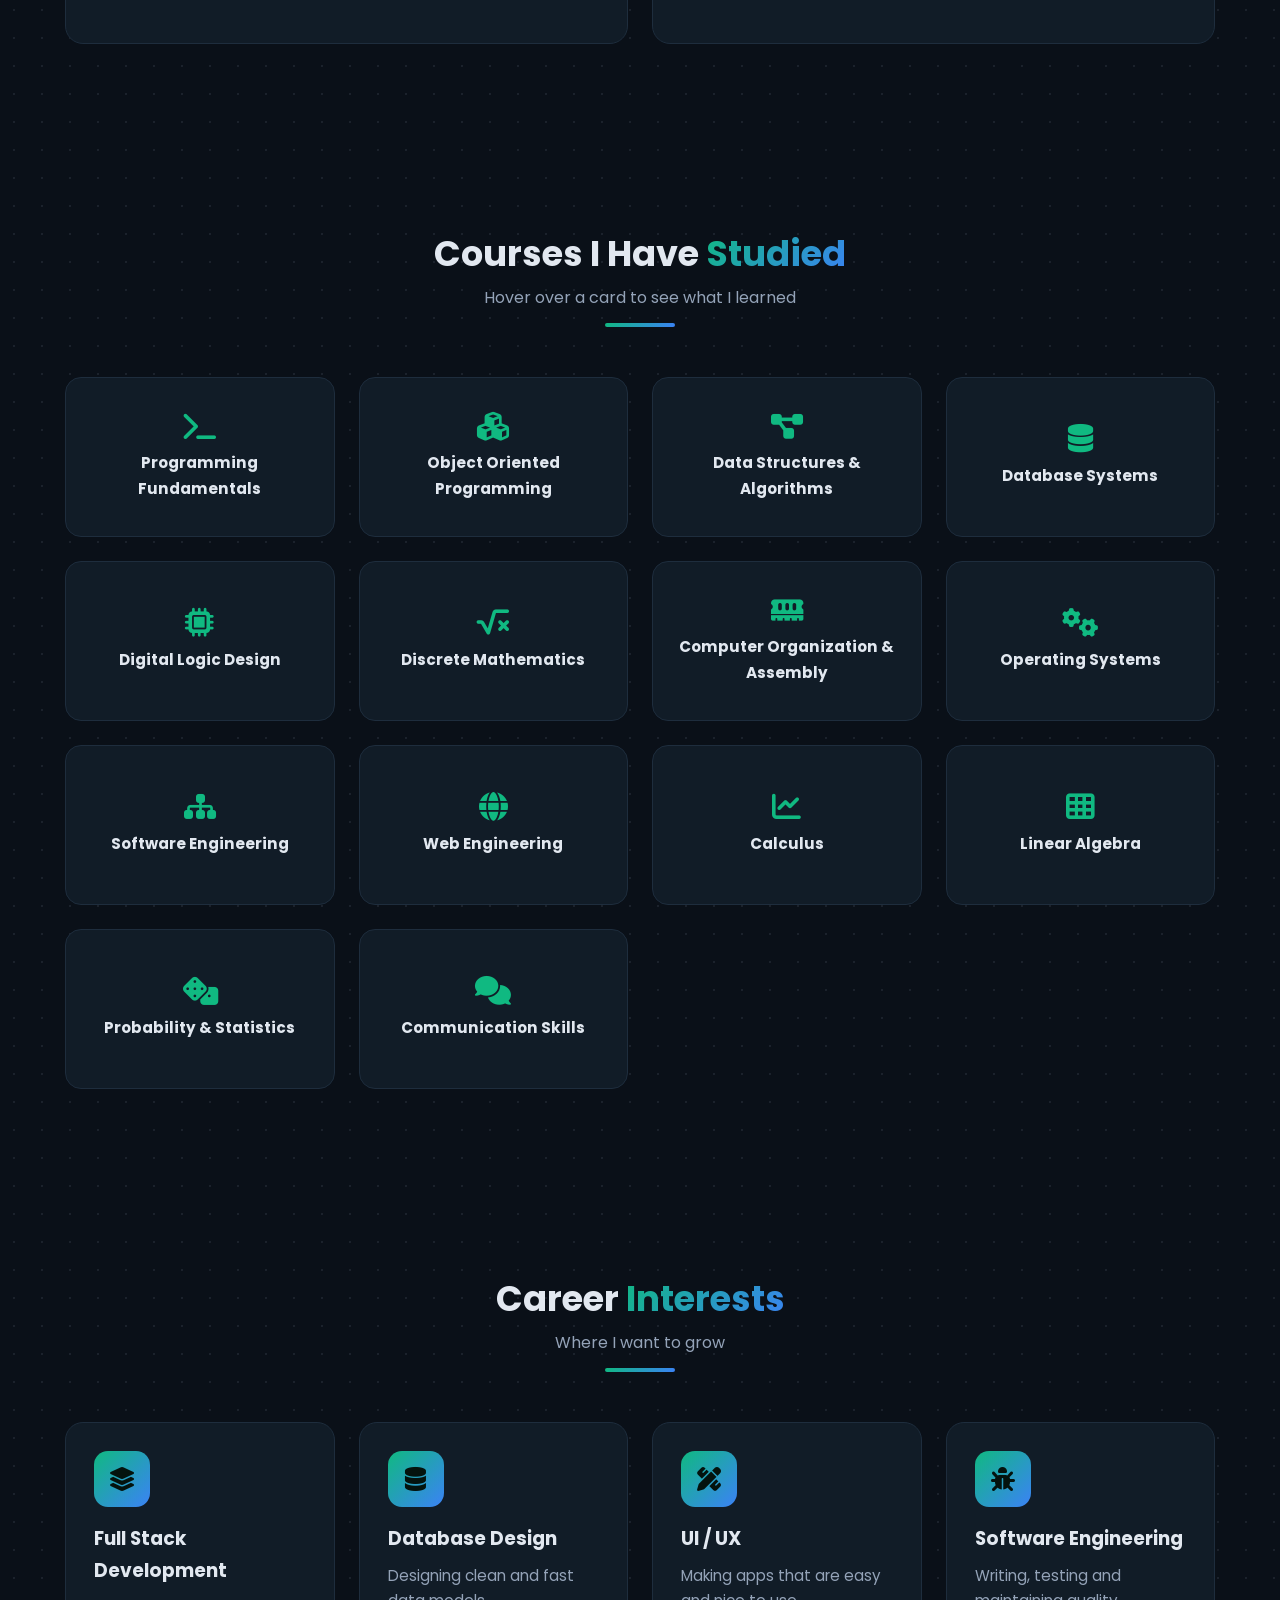
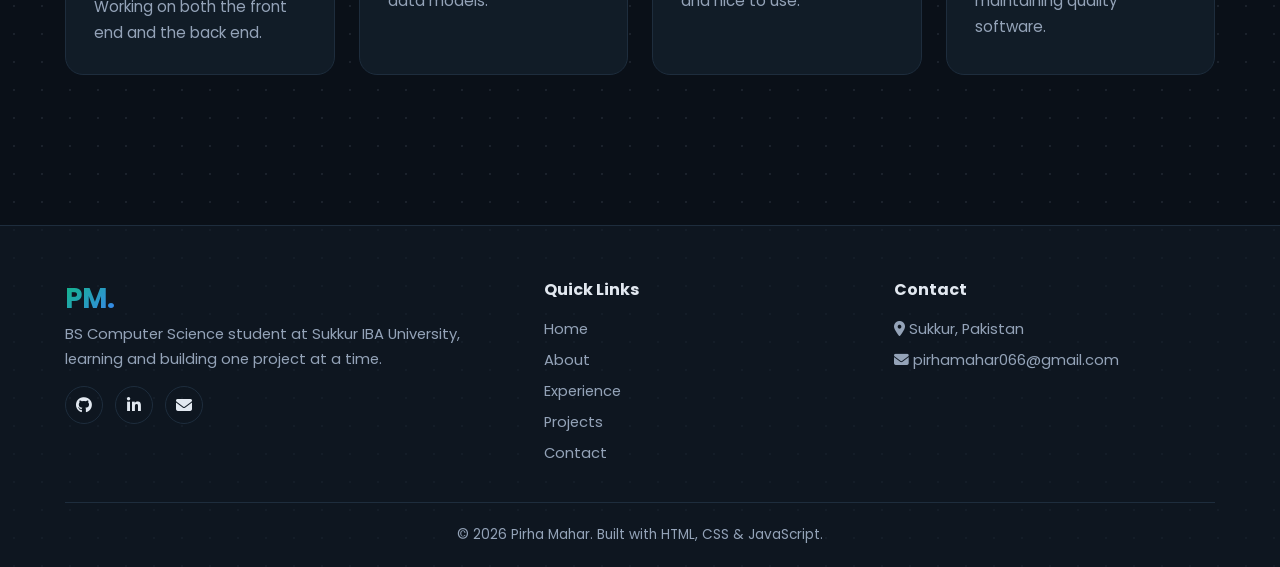
==== commit 2efa7a5a: "Portfolio v2: static glass cube, plain profile photo, static skill bars, real email and years" ====
--- a/about.html
+++ b/about.html
@@ -40,7 +40,7 @@
   <section style="padding-top:40px">
     <div class="container about-grid reveal">
       <div class="avatar-wrap">
-        <div class="avatar-card"><div class="avatar-inner gradient-text">PM</div></div>
+        <div class="avatar-card"><img class="avatar-img" src="images/profile.png" alt="Pirha Mahar"></div>
       </div>
       <div class="about-text">
         <h2 style="font-size:1.9rem;margin-bottom:14px">Hello, I'm <span class="gradient-text">Pirha Mahar</span></h2>
@@ -69,29 +69,29 @@
       <div class="skill-groups">
         <div class="card">
           <h3>Programming Languages</h3>
-          <div class="skill"><div class="skill-top"><span>C++</span><span>80%</span></div><div class="bar"><div class="bar-fill" data-width="80"></div></div></div>
-          <div class="skill"><div class="skill-top"><span>Java</span><span>70%</span></div><div class="bar"><div class="bar-fill" data-width="70"></div></div></div>
-          <div class="skill"><div class="skill-top"><span>Python</span><span>65%</span></div><div class="bar"><div class="bar-fill" data-width="65"></div></div></div>
-          <div class="skill"><div class="skill-top"><span>SQL</span><span>75%</span></div><div class="bar"><div class="bar-fill" data-width="75"></div></div></div>
+          <div class="skill"><div class="skill-top"><span>C++</span><span>80%</span></div><div class="bar"><div class="bar-fill" style="width:80%"></div></div></div>
+          <div class="skill"><div class="skill-top"><span>Java</span><span>70%</span></div><div class="bar"><div class="bar-fill" style="width:70%"></div></div></div>
+          <div class="skill"><div class="skill-top"><span>Python</span><span>65%</span></div><div class="bar"><div class="bar-fill" style="width:65%"></div></div></div>
+          <div class="skill"><div class="skill-top"><span>SQL</span><span>75%</span></div><div class="bar"><div class="bar-fill" style="width:75%"></div></div></div>
         </div>
         <div class="card">
           <h3>Web Development</h3>
-          <div class="skill"><div class="skill-top"><span>HTML</span><span>90%</span></div><div class="bar"><div class="bar-fill" data-width="90"></div></div></div>
-          <div class="skill"><div class="skill-top"><span>CSS</span><span>80%</span></div><div class="bar"><div class="bar-fill" data-width="80"></div></div></div>
-          <div class="skill"><div class="skill-top"><span>JavaScript</span><span>65%</span></div><div class="bar"><div class="bar-fill" data-width="65"></div></div></div>
-          <div class="skill"><div class="skill-top"><span>Responsive Design</span><span>75%</span></div><div class="bar"><div class="bar-fill" data-width="75"></div></div></div>
+          <div class="skill"><div class="skill-top"><span>HTML</span><span>90%</span></div><div class="bar"><div class="bar-fill" style="width:90%"></div></div></div>
+          <div class="skill"><div class="skill-top"><span>CSS</span><span>80%</span></div><div class="bar"><div class="bar-fill" style="width:80%"></div></div></div>
+          <div class="skill"><div class="skill-top"><span>JavaScript</span><span>65%</span></div><div class="bar"><div class="bar-fill" style="width:65%"></div></div></div>
+          <div class="skill"><div class="skill-top"><span>Responsive Design</span><span>75%</span></div><div class="bar"><div class="bar-fill" style="width:75%"></div></div></div>
         </div>
         <div class="card">
           <h3>Tools</h3>
-          <div class="skill"><div class="skill-top"><span>Git &amp; GitHub</span><span>70%</span></div><div class="bar"><div class="bar-fill" data-width="70"></div></div></div>
-          <div class="skill"><div class="skill-top"><span>VS Code</span><span>90%</span></div><div class="bar"><div class="bar-fill" data-width="90"></div></div></div>
-          <div class="skill"><div class="skill-top"><span>MySQL Workbench</span><span>70%</span></div><div class="bar"><div class="bar-fill" data-width="70"></div></div></div>
+          <div class="skill"><div class="skill-top"><span>Git &amp; GitHub</span><span>70%</span></div><div class="bar"><div class="bar-fill" style="width:70%"></div></div></div>
+          <div class="skill"><div class="skill-top"><span>VS Code</span><span>90%</span></div><div class="bar"><div class="bar-fill" style="width:90%"></div></div></div>
+          <div class="skill"><div class="skill-top"><span>MySQL Workbench</span><span>70%</span></div><div class="bar"><div class="bar-fill" style="width:70%"></div></div></div>
         </div>
         <div class="card">
           <h3>Soft Skills</h3>
-          <div class="skill"><div class="skill-top"><span>Problem Solving</span><span>80%</span></div><div class="bar"><div class="bar-fill" data-width="80"></div></div></div>
-          <div class="skill"><div class="skill-top"><span>Teamwork</span><span>85%</span></div><div class="bar"><div class="bar-fill" data-width="85"></div></div></div>
-          <div class="skill"><div class="skill-top"><span>Communication</span><span>75%</span></div><div class="bar"><div class="bar-fill" data-width="75"></div></div></div>
+          <div class="skill"><div class="skill-top"><span>Problem Solving</span><span>80%</span></div><div class="bar"><div class="bar-fill" style="width:80%"></div></div></div>
+          <div class="skill"><div class="skill-top"><span>Teamwork</span><span>85%</span></div><div class="bar"><div class="bar-fill" style="width:85%"></div></div></div>
+          <div class="skill"><div class="skill-top"><span>Communication</span><span>75%</span></div><div class="bar"><div class="bar-fill" style="width:75%"></div></div></div>
         </div>
       </div>
     </div>
@@ -150,7 +150,7 @@
           <div class="footer-social">
             <a href="https://github.com/pirhamahar" target="_blank" rel="noopener" aria-label="GitHub"><i class="fa-brands fa-github"></i></a>
             <a href="#" aria-label="LinkedIn"><i class="fa-brands fa-linkedin-in"></i></a>
-            <a href="mailto:pirha@example.com" aria-label="Email"><i class="fa-solid fa-envelope"></i></a>
+            <a href="mailto:pirhamahar066@gmail.com" aria-label="Email"><i class="fa-solid fa-envelope"></i></a>
           </div>
         </div>
         <div>
@@ -166,7 +166,7 @@
         <div>
           <h4>Contact</h4>
           <p><i class="fa-solid fa-location-dot"></i> Sukkur, Pakistan</p>
-          <p><i class="fa-solid fa-envelope"></i> pirha@example.com</p>
+          <p><i class="fa-solid fa-envelope"></i> pirhamahar066@gmail.com</p>
         </div>
       </div>
       <div class="footer-bottom">&copy; 2026 Pirha Mahar. Built with HTML, CSS &amp; JavaScript.</div>
--- a/css/style.css
+++ b/css/style.css
@@ -115,36 +115,38 @@
 .hero-social a:hover { background: var(--gradient); color: #04130e; transform: translateY(-4px); }
 
 .hero-3d { display: flex; justify-content: center; align-items: center; position: relative; height: 420px; perspective: 900px; }
-/* the cube: 6 faces placed in 3D space */
+/* the cube: 6 faces placed in 3D space. It is STATIC (no animation):
+   we just turn it once so that 3 faces are visible. */
 .cube {
-  position: relative; width: 190px; height: 190px;
+  position: relative; width: 230px; height: 230px;
   transform-style: preserve-3d;
-  animation: spin 18s linear infinite;
-}
-.cube.paused { animation-play-state: paused; }
+  transform: rotateX(-22deg) rotateY(-35deg);
+}
+/* glass effect: see-through background + blur + light border + glow */
 .cube-face {
-  position: absolute; width: 190px; height: 190px;
+  position: absolute; width: 230px; height: 230px;
   display: flex; flex-direction: column; align-items: center; justify-content: center;
-  gap: 8px; font-size: 3.2rem;
-  background: rgba(17, 28, 39, 0.85);
-  border: 2px solid var(--green);
-  border-radius: 18px;
-  box-shadow: inset 0 0 30px rgba(16, 185, 129, 0.25), 0 0 25px rgba(59, 130, 246, 0.25);
+  gap: 8px; font-size: 3.8rem;
+  background: rgba(255, 255, 255, 0.07);
+  backdrop-filter: blur(10px);
+  border: 2px solid rgba(255, 255, 255, 0.25);
+  border-radius: 22px;
+  box-shadow: inset 0 0 40px rgba(16, 185, 129, 0.3), 0 0 45px rgba(59, 130, 246, 0.35);
 }
 .cube-face span { font-size: 1rem; font-weight: 600; font-family: 'Fira Code', monospace; }
-.face-front  { transform: translateZ(95px); }
-.face-back   { transform: rotateY(180deg) translateZ(95px); }
-.face-right  { transform: rotateY(90deg) translateZ(95px); }
-.face-left   { transform: rotateY(-90deg) translateZ(95px); }
-.face-top    { transform: rotateX(90deg) translateZ(95px); }
-.face-bottom { transform: rotateX(-90deg) translateZ(95px); }
-
-/* floating shapes around the cube */
-.shape { position: absolute; border-radius: 50%; animation: float 6s ease-in-out infinite; }
+.face-front  { transform: translateZ(115px); }
+.face-back   { transform: rotateY(180deg) translateZ(115px); }
+.face-right  { transform: rotateY(90deg) translateZ(115px); }
+.face-left   { transform: rotateY(-90deg) translateZ(115px); }
+.face-top    { transform: rotateX(90deg) translateZ(115px); }
+.face-bottom { transform: rotateX(-90deg) translateZ(115px); }
+
+/* shapes around the cube (static, they do not move) */
+.shape { position: absolute; border-radius: 50%; }
 .shape.ring { width: 70px; height: 70px; border: 4px solid var(--blue); top: 30px; left: 30px; }
-.shape.dot  { width: 22px; height: 22px; background: var(--lime); bottom: 60px; left: 60px; animation-delay: 1s; }
-.shape.ring2 { width: 50px; height: 50px; border: 4px solid var(--green); top: 60px; right: 40px; animation-delay: 2s; }
-.shape.blob { width: 90px; height: 90px; background: var(--gradient); opacity: 0.35; bottom: 30px; right: 50px; filter: blur(6px); animation-delay: 3s; }
+.shape.dot  { width: 22px; height: 22px; background: var(--lime); bottom: 60px; left: 60px; }
+.shape.ring2 { width: 50px; height: 50px; border: 4px solid var(--green); top: 60px; right: 40px; }
+.shape.blob { width: 90px; height: 90px; background: var(--gradient); opacity: 0.35; bottom: 30px; right: 50px; filter: blur(6px); }
 
 .scroll-down {
   position: absolute; bottom: 25px; left: 50%; transform: translateX(-50%);
@@ -186,14 +188,11 @@
 .about-grid { display: grid; grid-template-columns: 0.8fr 1.2fr; gap: 50px; align-items: center; }
 .avatar-wrap { display: flex; justify-content: center; perspective: 800px; }
 .avatar-card {
-  width: 280px; height: 280px; border-radius: 50%; padding: 6px;
-  background: var(--gradient); transition: transform 0.1s;
+  width: 300px; height: 300px; border-radius: 50%;
   box-shadow: 0 0 60px rgba(16, 185, 129, 0.35);
 }
-.avatar-inner {
-  width: 100%; height: 100%; border-radius: 50%; background: var(--bg-card);
-  display: flex; align-items: center; justify-content: center; font-size: 5rem; font-weight: 700;
-}
+/* the picture already has its own glowing ring, so we only make it round */
+.avatar-img { width: 100%; height: 100%; border-radius: 50%; object-fit: cover; display: block; }
 .about-text p { color: var(--muted); margin-bottom: 14px; }
 .info-list { margin-top: 18px; display: grid; grid-template-columns: 1fr 1fr; gap: 10px; }
 .info-list li span { color: var(--green); font-weight: 600; }
@@ -202,7 +201,7 @@
 .skill { margin-bottom: 16px; }
 .skill-top { display: flex; justify-content: space-between; font-size: 0.9rem; margin-bottom: 6px; }
 .bar { height: 10px; background: var(--border); border-radius: 10px; overflow: hidden; }
-.bar-fill { height: 100%; width: 0; background: var(--gradient); border-radius: 10px; transition: width 1.5s ease; }
+.bar-fill { height: 100%; background: var(--gradient); border-radius: 10px; } /* width is set in the HTML */
 
 /* flip cards for courses */
 .flip { height: 160px; perspective: 800px; }
@@ -312,8 +311,6 @@
 .reveal { opacity: 0; transform: translateY(40px); transition: 0.8s; }
 .reveal.visible { opacity: 1; transform: none; }
 
-@keyframes spin { from { transform: rotateX(-20deg) rotateY(0deg); } to { transform: rotateX(-20deg) rotateY(360deg); } }
-@keyframes float { 0%, 100% { transform: translateY(0); } 50% { transform: translateY(-22px); } }
 @keyframes blink { 50% { opacity: 0; } }
 @keyframes scrollDot { 0% { opacity: 1; transform: translateY(0); } 100% { opacity: 0; transform: translateY(16px); } }
 @keyframes pop { from { transform: scale(0.85); opacity: 0; } to { transform: scale(1); opacity: 1; } }
@@ -346,13 +343,13 @@
   .grid-4 { grid-template-columns: repeat(2, 1fr); }
   .hero h1 { font-size: 2.1rem; }
   .hero-3d { height: 330px; }
-  .cube, .cube-face { width: 140px; height: 140px; }
-  .face-front  { transform: translateZ(70px); }
-  .face-back   { transform: rotateY(180deg) translateZ(70px); }
-  .face-right  { transform: rotateY(90deg) translateZ(70px); }
-  .face-left   { transform: rotateY(-90deg) translateZ(70px); }
-  .face-top    { transform: rotateX(90deg) translateZ(70px); }
-  .face-bottom { transform: rotateX(-90deg) translateZ(70px); }
+  .cube, .cube-face { width: 150px; height: 150px; }
+  .face-front  { transform: translateZ(75px); }
+  .face-back   { transform: rotateY(180deg) translateZ(75px); }
+  .face-right  { transform: rotateY(90deg) translateZ(75px); }
+  .face-left   { transform: rotateY(-90deg) translateZ(75px); }
+  .face-top    { transform: rotateX(90deg) translateZ(75px); }
+  .face-bottom { transform: rotateX(-90deg) translateZ(75px); }
   .cube-face { font-size: 2.4rem; }
   .page-banner h1 { font-size: 2.1rem; }
   #cursor-glow { display: none; }
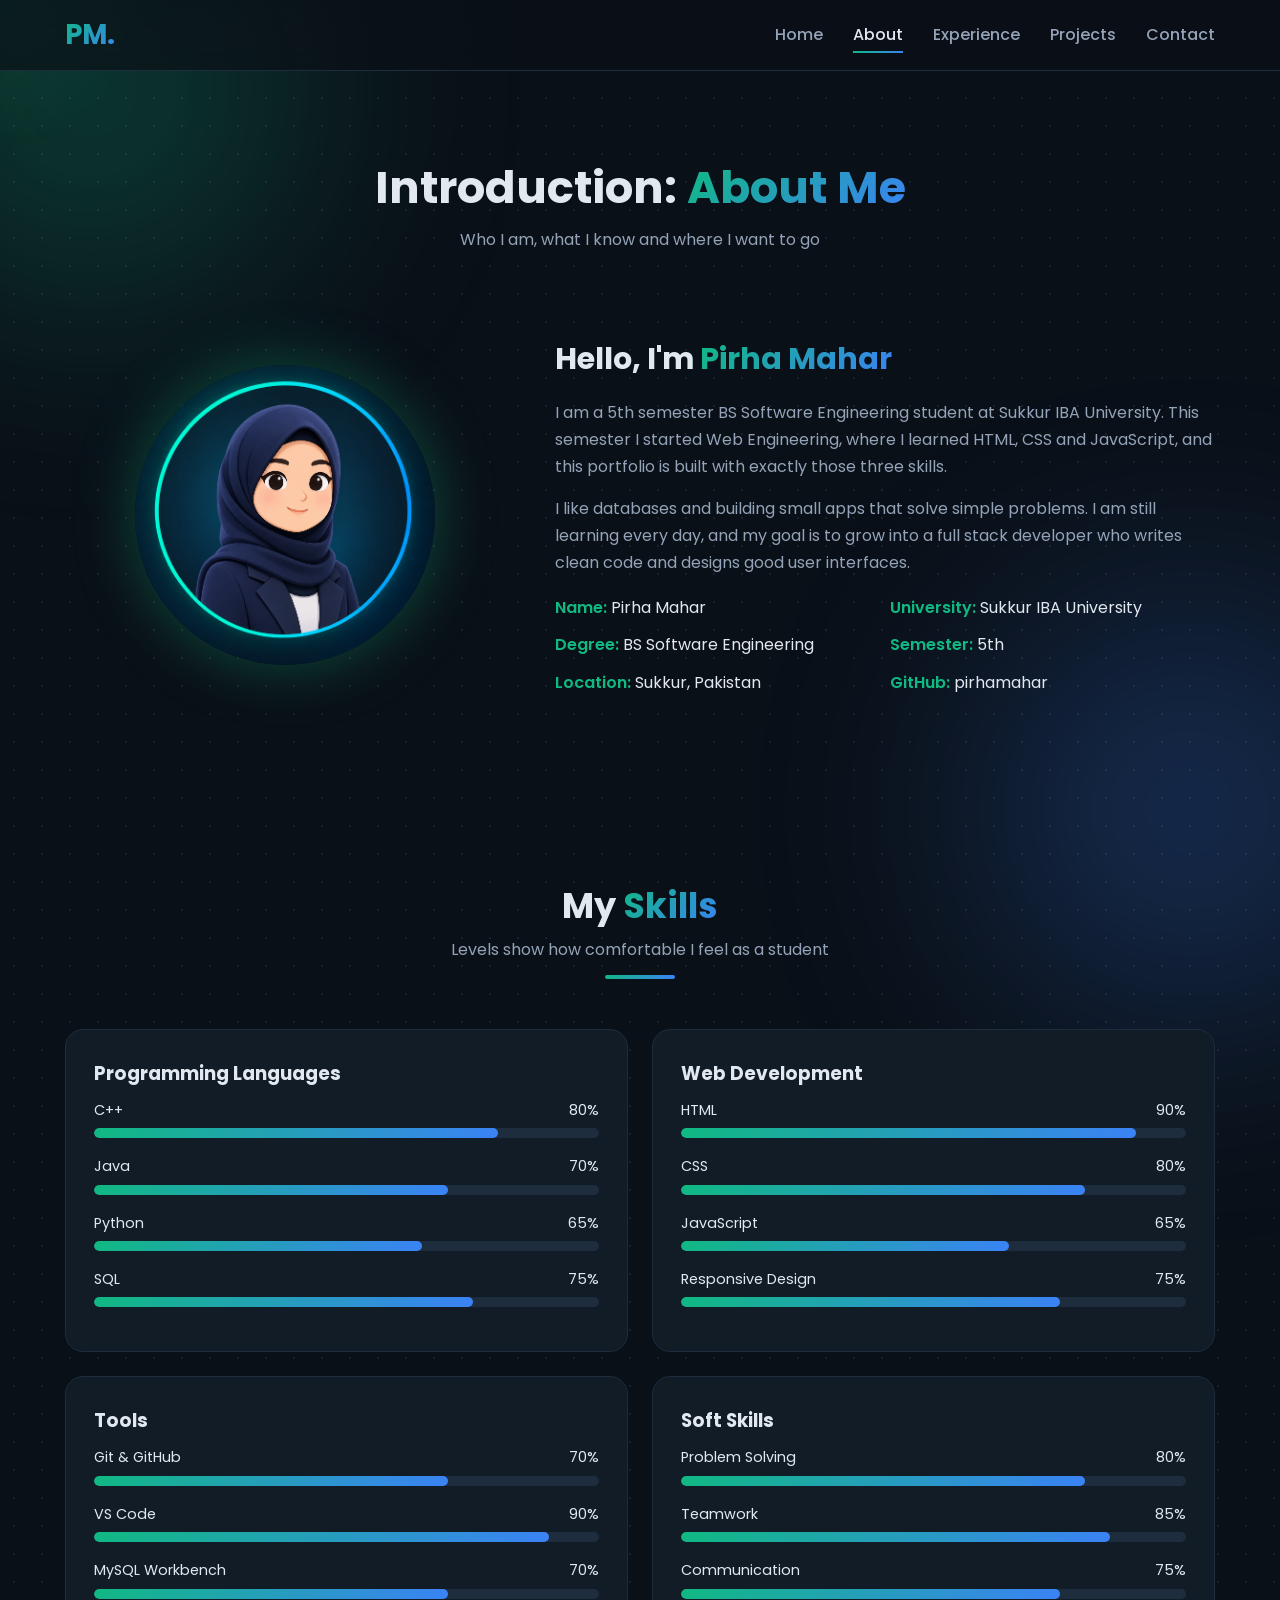
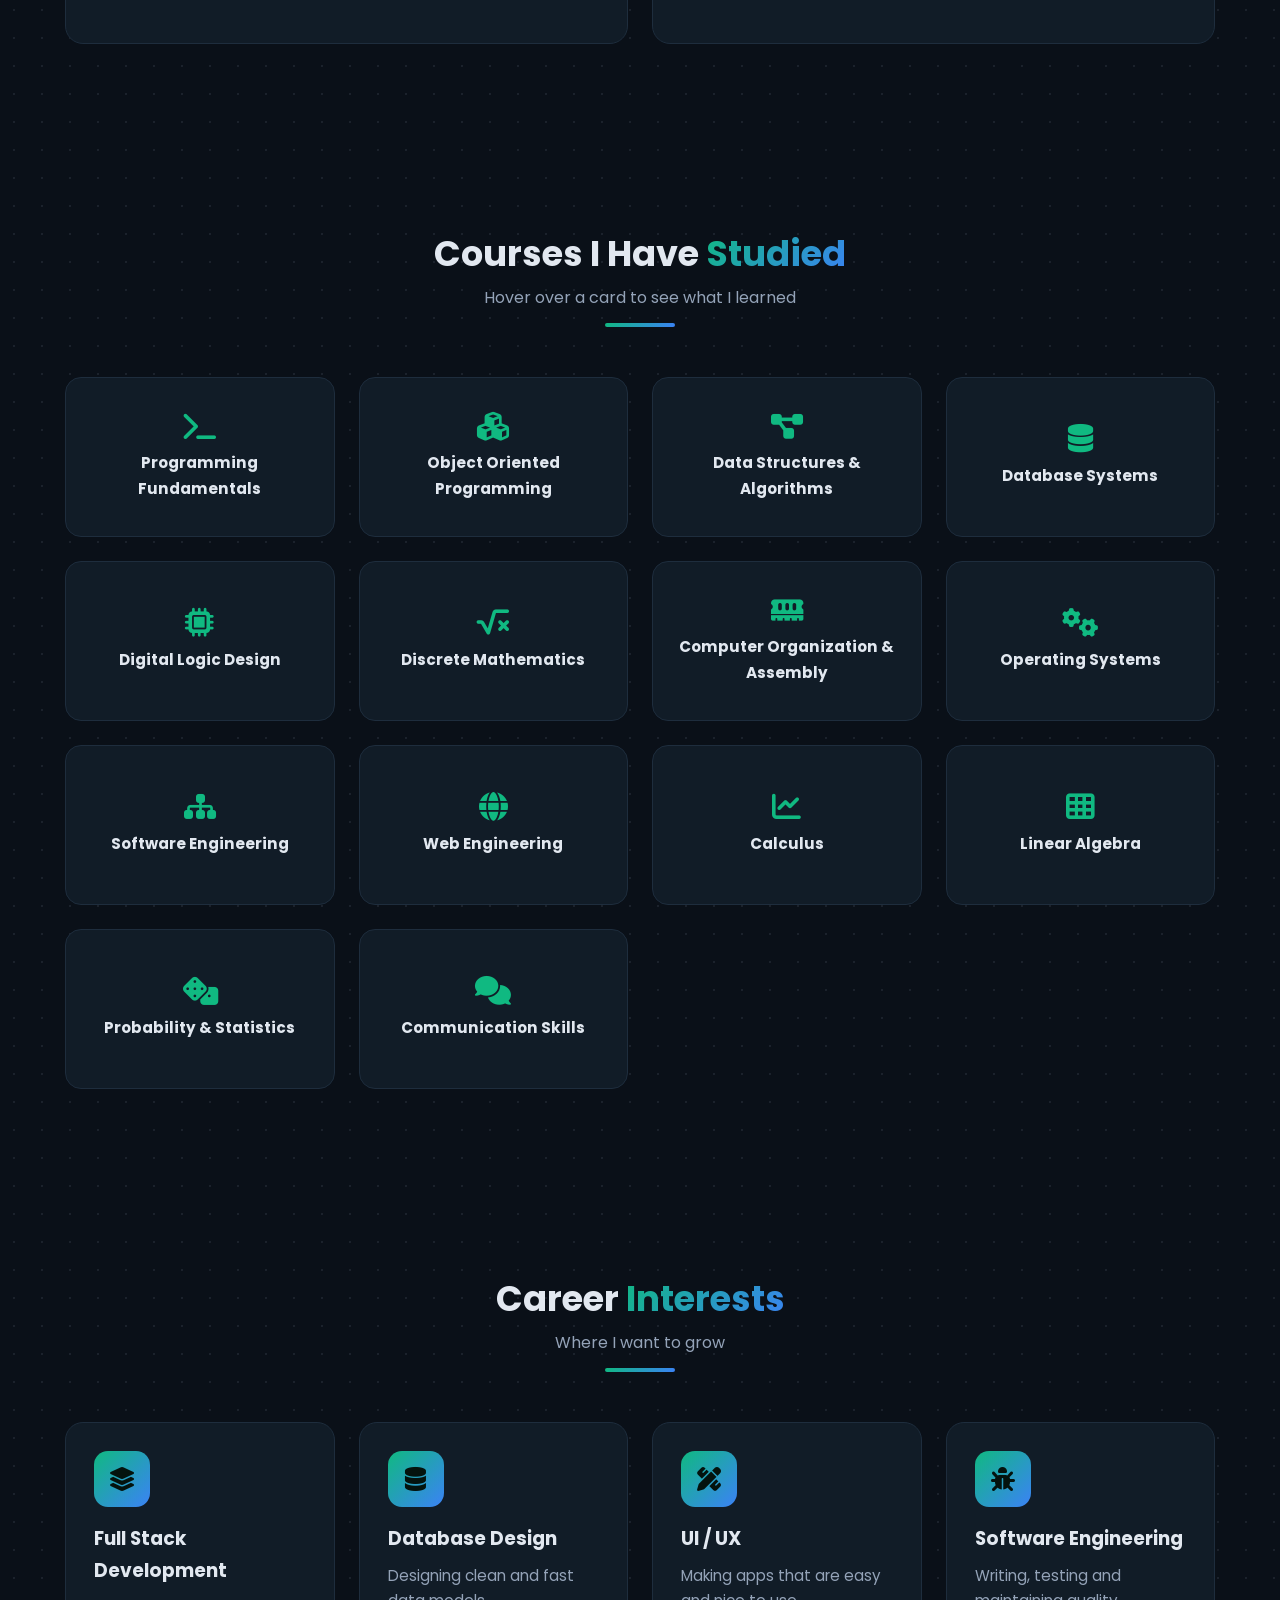
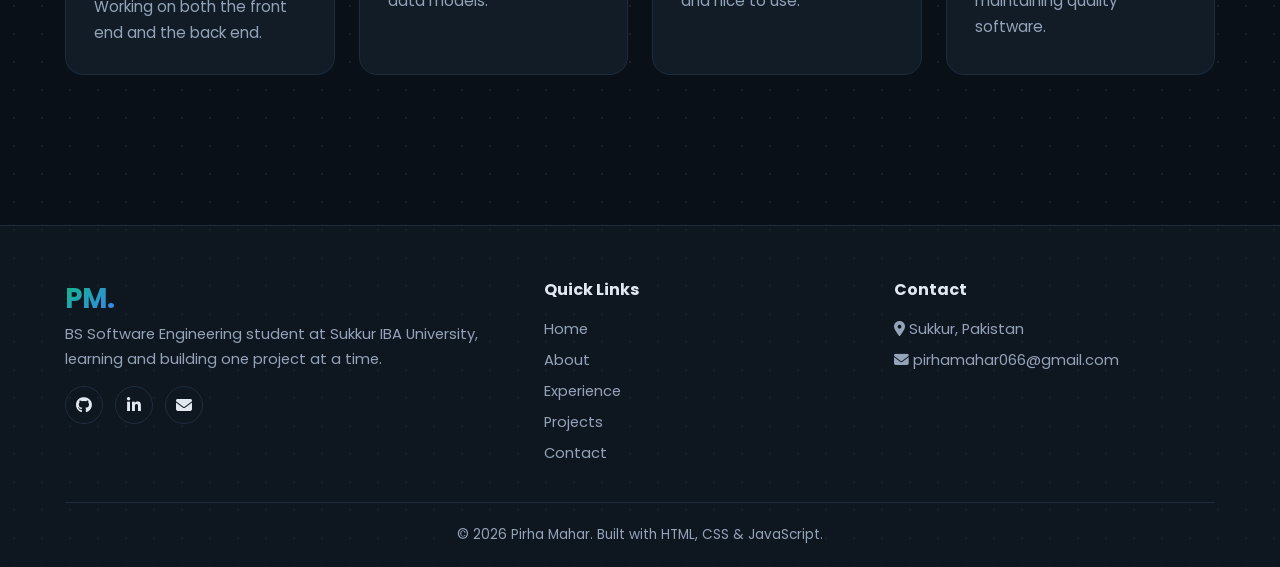
==== commit c7c67a2d: "Improve portfolio design" ====
--- a/about.html
+++ b/about.html
@@ -44,12 +44,12 @@
       </div>
       <div class="about-text">
         <h2 style="font-size:1.9rem;margin-bottom:14px">Hello, I'm <span class="gradient-text">Pirha Mahar</span></h2>
-        <p>I am a 5th semester BS Computer Science student at Sukkur IBA University. This semester I started Web Engineering, where I learned HTML, CSS and JavaScript, and this portfolio is built with exactly those three skills.</p>
+        <p>I am a 5th semester BS Software Engineering student at Sukkur IBA University. This semester I started Web Engineering, where I learned HTML, CSS and JavaScript, and this portfolio is built with exactly those three skills.</p>
         <p>I like databases and building small apps that solve simple problems. I am still learning every day, and my goal is to grow into a full stack developer who writes clean code and designs good user interfaces.</p>
         <ul class="info-list">
           <li><span>Name:</span> Pirha Mahar</li>
           <li><span>University:</span> Sukkur IBA University</li>
-          <li><span>Degree:</span> BS Computer Science</li>
+          <li><span>Degree:</span> BS Software Engineering</li>
           <li><span>Semester:</span> 5th</li>
           <li><span>Location:</span> Sukkur, Pakistan</li>
           <li><span>GitHub:</span> <a href="https://github.com/pirhamahar" target="_blank" rel="noopener">pirhamahar</a></li>
@@ -146,7 +146,7 @@
       <div class="footer-grid">
         <div>
           <a href="index.html" class="logo gradient-text">PM.</a>
-          <p>BS Computer Science student at Sukkur IBA University, learning and building one project at a time.</p>
+          <p>BS Software Engineering student at Sukkur IBA University, learning and building one project at a time.</p>
           <div class="footer-social">
             <a href="https://github.com/pirhamahar" target="_blank" rel="noopener" aria-label="GitHub"><i class="fa-brands fa-github"></i></a>
             <a href="#" aria-label="LinkedIn"><i class="fa-brands fa-linkedin-in"></i></a>
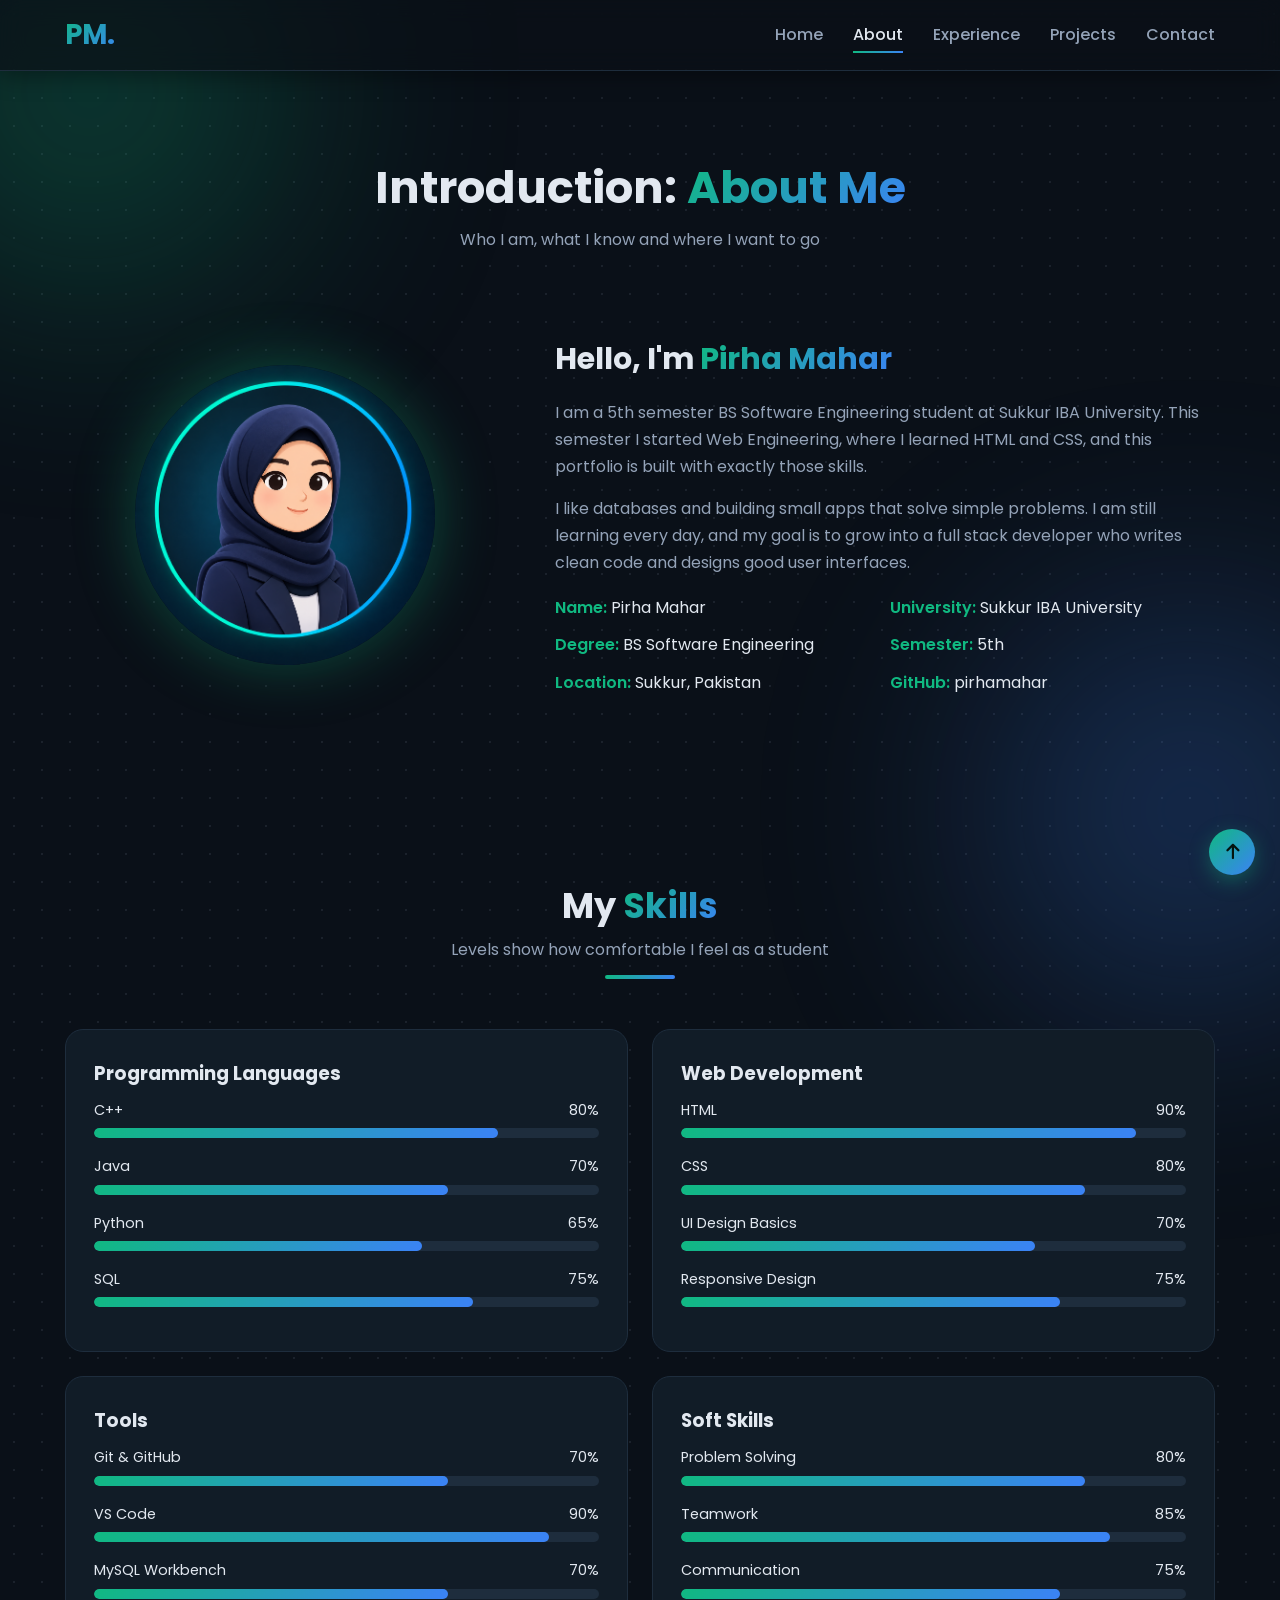
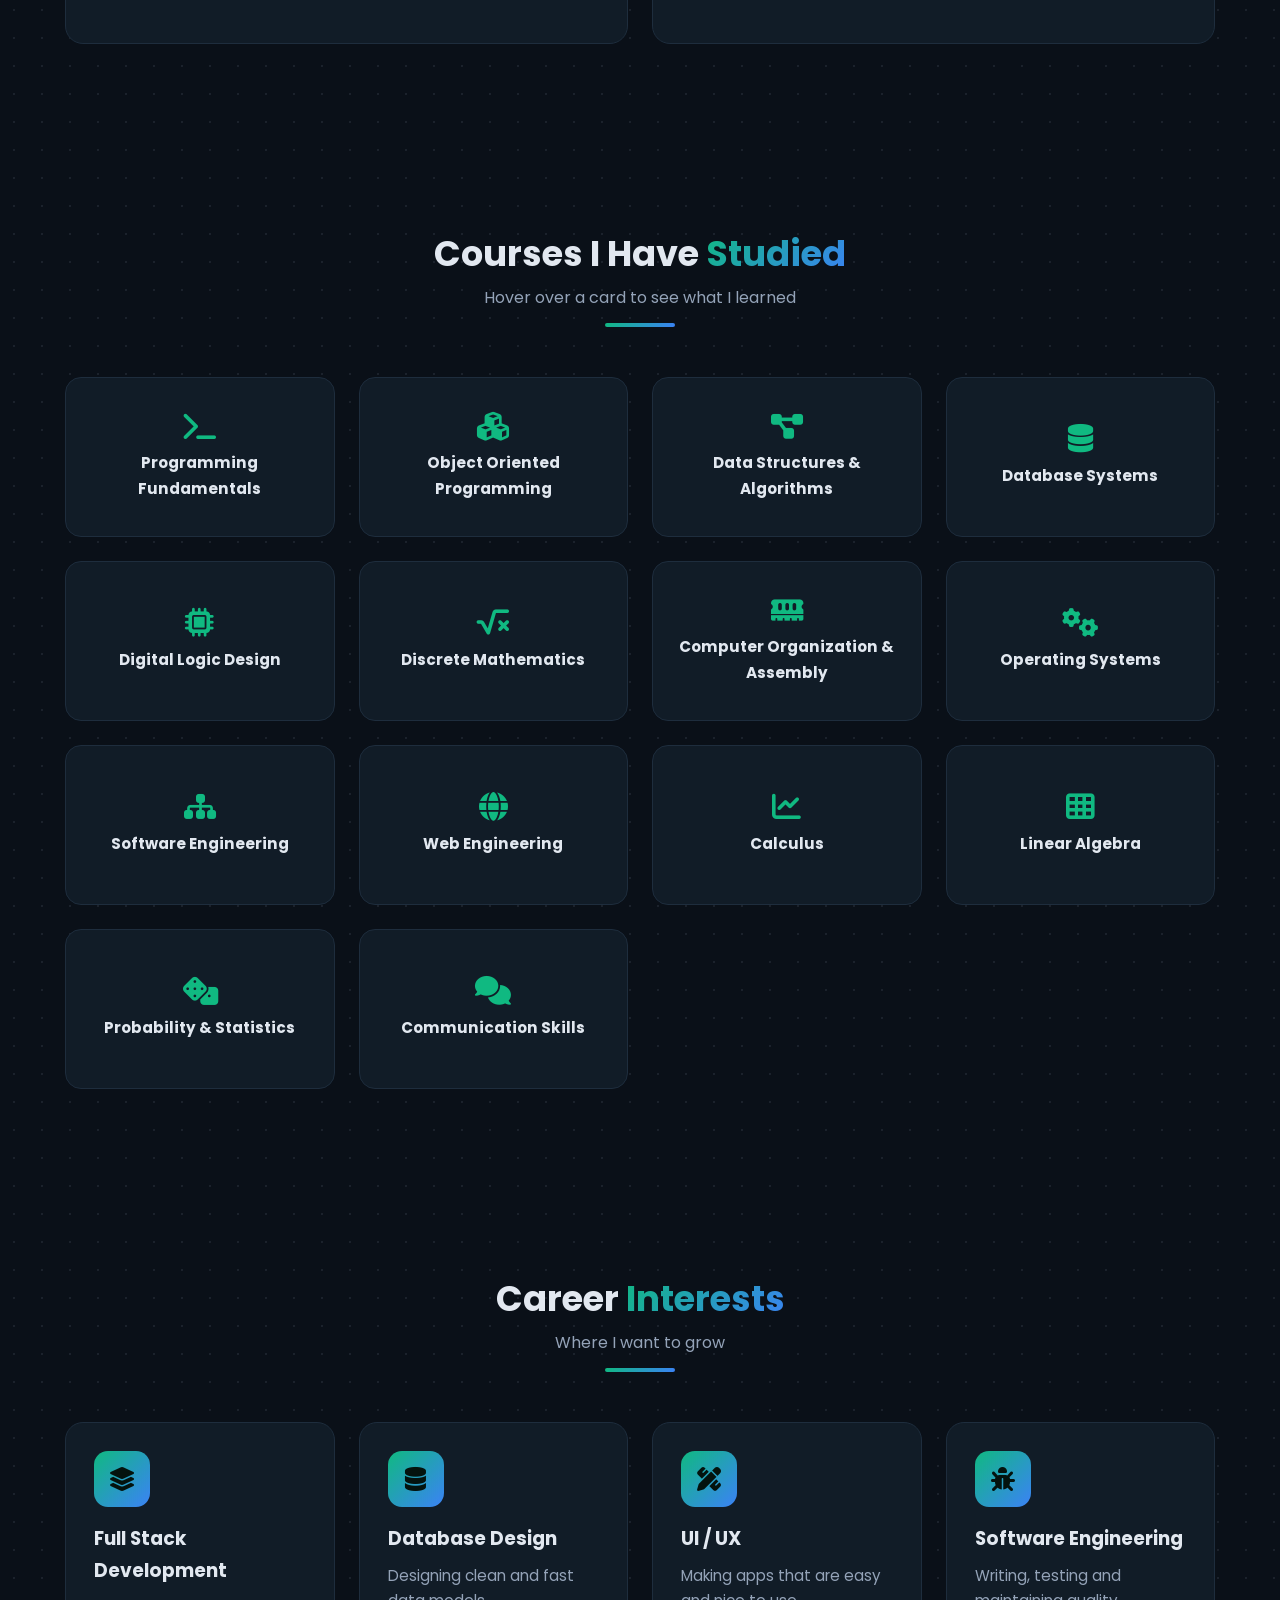
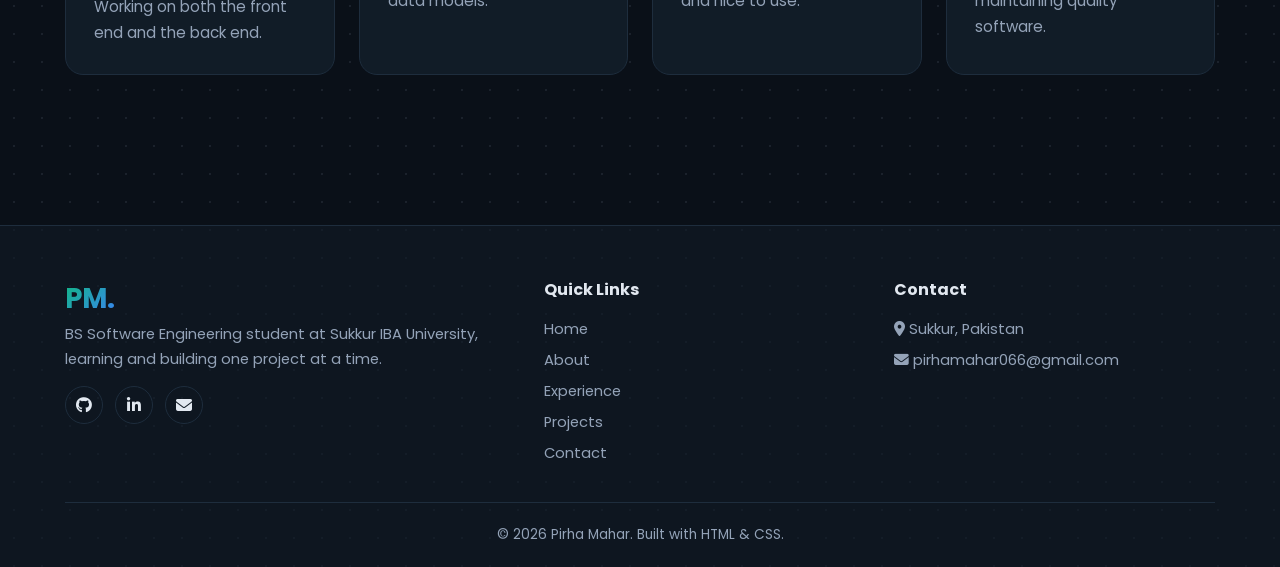
==== commit 234f9f56: "Remove JavaScript: CSS-only menu, filter, popups, typing effect and form checks" ====
--- a/about.html
+++ b/about.html
@@ -9,19 +9,16 @@
   <link rel="stylesheet" href="https://cdnjs.cloudflare.com/ajax/libs/font-awesome/6.5.1/css/all.min.css">
   <link rel="stylesheet" href="css/style.css">
 </head>
-<body>
-
-  <div id="loader"><div class="logo gradient-text">PM.</div></div>
-  <div id="progress"></div>
-  <div id="cursor-glow"></div>
+<body id="top">
 
   <header>
     <div class="container nav">
       <a href="index.html" class="logo gradient-text">PM.</a>
-      <button class="menu-btn" aria-label="Open menu"><i class="fa-solid fa-bars"></i></button>
+      <input type="checkbox" id="menu-toggle" class="menu-toggle">
+      <label for="menu-toggle" class="menu-btn" aria-label="Open menu"><i class="fa-solid fa-bars"></i></label>
       <nav class="nav-links">
         <a href="index.html">Home</a>
-        <a href="about.html">About</a>
+        <a class="active" href="about.html">About</a>
         <a href="experience.html">Experience</a>
         <a href="projects.html">Projects</a>
         <a href="contact.html">Contact</a>
@@ -38,13 +35,13 @@
 
   <!-- ABOUT -->
   <section style="padding-top:40px">
-    <div class="container about-grid reveal">
+    <div class="container about-grid">
       <div class="avatar-wrap">
         <div class="avatar-card"><img class="avatar-img" src="images/profile.png" alt="Pirha Mahar"></div>
       </div>
       <div class="about-text">
         <h2 style="font-size:1.9rem;margin-bottom:14px">Hello, I'm <span class="gradient-text">Pirha Mahar</span></h2>
-        <p>I am a 5th semester BS Software Engineering student at Sukkur IBA University. This semester I started Web Engineering, where I learned HTML, CSS and JavaScript, and this portfolio is built with exactly those three skills.</p>
+        <p>I am a 5th semester BS Software Engineering student at Sukkur IBA University. This semester I started Web Engineering, where I learned HTML and CSS, and this portfolio is built with exactly those skills.</p>
         <p>I like databases and building small apps that solve simple problems. I am still learning every day, and my goal is to grow into a full stack developer who writes clean code and designs good user interfaces.</p>
         <ul class="info-list">
           <li><span>Name:</span> Pirha Mahar</li>
@@ -60,7 +57,7 @@
 
   <!-- SKILLS -->
   <section>
-    <div class="container reveal">
+    <div class="container">
       <div class="section-title">
         <h2>My <span class="gradient-text">Skills</span></h2>
         <p>Levels show how comfortable I feel as a student</p>
@@ -78,7 +75,7 @@
           <h3>Web Development</h3>
           <div class="skill"><div class="skill-top"><span>HTML</span><span>90%</span></div><div class="bar"><div class="bar-fill" style="width:90%"></div></div></div>
           <div class="skill"><div class="skill-top"><span>CSS</span><span>80%</span></div><div class="bar"><div class="bar-fill" style="width:80%"></div></div></div>
-          <div class="skill"><div class="skill-top"><span>JavaScript</span><span>65%</span></div><div class="bar"><div class="bar-fill" style="width:65%"></div></div></div>
+          <div class="skill"><div class="skill-top"><span>UI Design Basics</span><span>70%</span></div><div class="bar"><div class="bar-fill" style="width:70%"></div></div></div>
           <div class="skill"><div class="skill-top"><span>Responsive Design</span><span>75%</span></div><div class="bar"><div class="bar-fill" style="width:75%"></div></div></div>
         </div>
         <div class="card">
@@ -99,7 +96,7 @@
 
   <!-- COURSES (hover a card to flip it) -->
   <section>
-    <div class="container reveal">
+    <div class="container">
       <div class="section-title">
         <h2>Courses I Have <span class="gradient-text">Studied</span></h2>
         <p>Hover over a card to see what I learned</p>
@@ -115,7 +112,7 @@
         <div class="flip"><div class="flip-inner"><div class="flip-front"><i class="fa-solid fa-memory"></i><h4>Computer Organization &amp; Assembly</h4></div><div class="flip-back">How the CPU and memory work, with basic assembly code.</div></div></div>
         <div class="flip"><div class="flip-inner"><div class="flip-front"><i class="fa-solid fa-gears"></i><h4>Operating Systems</h4></div><div class="flip-back">Processes, scheduling and memory management.</div></div></div>
         <div class="flip"><div class="flip-inner"><div class="flip-front"><i class="fa-solid fa-sitemap"></i><h4>Software Engineering</h4></div><div class="flip-back">SDLC, requirements, UML diagrams and teamwork.</div></div></div>
-        <div class="flip"><div class="flip-inner"><div class="flip-front"><i class="fa-solid fa-globe"></i><h4>Web Engineering</h4></div><div class="flip-back">HTML, CSS and JavaScript. This portfolio is my result!</div></div></div>
+        <div class="flip"><div class="flip-inner"><div class="flip-front"><i class="fa-solid fa-globe"></i><h4>Web Engineering</h4></div><div class="flip-back">HTML and CSS. This portfolio is my result!</div></div></div>
         <div class="flip"><div class="flip-inner"><div class="flip-front"><i class="fa-solid fa-chart-line"></i><h4>Calculus</h4></div><div class="flip-back">Limits, derivatives and integrals.</div></div></div>
         <div class="flip"><div class="flip-inner"><div class="flip-front"><i class="fa-solid fa-table-cells"></i><h4>Linear Algebra</h4></div><div class="flip-back">Matrices, vectors and systems of equations.</div></div></div>
         <div class="flip"><div class="flip-inner"><div class="flip-front"><i class="fa-solid fa-dice"></i><h4>Probability &amp; Statistics</h4></div><div class="flip-back">Probability rules, mean, variance and distributions.</div></div></div>
@@ -126,7 +123,7 @@
 
   <!-- CAREER INTERESTS -->
   <section>
-    <div class="container reveal">
+    <div class="container">
       <div class="section-title">
         <h2>Career <span class="gradient-text">Interests</span></h2>
         <p>Where I want to grow</p>
@@ -169,11 +166,10 @@
           <p><i class="fa-solid fa-envelope"></i> pirhamahar066@gmail.com</p>
         </div>
       </div>
-      <div class="footer-bottom">&copy; 2026 Pirha Mahar. Built with HTML, CSS &amp; JavaScript.</div>
+      <div class="footer-bottom">&copy; 2026 Pirha Mahar. Built with HTML &amp; CSS.</div>
     </div>
   </footer>
 
-  <button id="top-btn" aria-label="Back to top"><i class="fa-solid fa-arrow-up"></i></button>
-  <script src="js/main.js"></script>
+  <a id="top-btn" href="#top" aria-label="Back to top"><i class="fa-solid fa-arrow-up"></i></a>
 </body>
 </html>
--- a/css/style.css
+++ b/css/style.css
@@ -1,10 +1,3 @@
-/* =====================================================
-   Portfolio of Pirha Mahar - style.css
-   Sections: 1 Variables, 2 Base, 3 Header, 4 Buttons,
-   5 Hero + 3D cube, 6 Cards, 7 About, 8 Timeline,
-   9 Projects, 10 Contact, 11 Footer, 12 Extras, 13 Responsive
-   ===================================================== */
-
 /* 1. VARIABLES (colours live here so we can change the theme in one place) */
 :root {
   --bg: #0a1018;
@@ -69,7 +62,7 @@
   border-bottom: 1px solid var(--border);
   transition: 0.3s;
 }
-header.scrolled { box-shadow: 0 4px 25px rgba(0, 0, 0, 0.5); }
+header { box-shadow: 0 4px 25px rgba(0, 0, 0, 0.4); }
 .nav { display: flex; justify-content: space-between; align-items: center; height: 70px; }
 .logo { font-size: 1.7rem; font-weight: 700; }
 .nav-links { display: flex; gap: 30px; }
@@ -80,7 +73,9 @@
 }
 .nav-links a:hover, .nav-links a.active { color: var(--text); }
 .nav-links a:hover::after, .nav-links a.active::after { width: 100%; }
-.menu-btn { display: none; font-size: 1.6rem; background: none; border: none; color: var(--text); cursor: pointer; }
+/* hamburger menu: the hidden checkbox is switched by the label */
+.menu-toggle { display: none; }
+.menu-btn { display: none; font-size: 1.6rem; color: var(--text); cursor: pointer; }
 
 /* 4. BUTTONS */
 .btn {
@@ -103,8 +98,14 @@
 }
 .hero h1 { font-size: 3.4rem; line-height: 1.2; margin-bottom: 10px; }
 .hero h2 { font-size: 1.6rem; font-weight: 500; color: var(--muted); margin-bottom: 20px; min-height: 2.2rem; }
-.typing-text { color: var(--lime); font-family: 'Fira Code', monospace; }
-.cursor-blink { animation: blink 0.8s infinite; color: var(--lime); }
+/* typing effect with CSS only: the width grows letter by letter (steps) */
+.typing-text {
+  display: inline-block; vertical-align: bottom; width: 13ch;
+  white-space: nowrap; overflow: hidden;
+  color: var(--lime); font-family: 'Fira Code', monospace;
+  border-right: 3px solid var(--lime);
+  animation: typing 6s steps(13) infinite, caret 0.8s step-end infinite;
+}
 .hero p { color: var(--muted); max-width: 520px; margin-bottom: 30px; }
 .hero-buttons { display: flex; gap: 16px; flex-wrap: wrap; }
 .hero-social { display: flex; gap: 14px; margin-top: 30px; }
@@ -160,7 +161,8 @@
 /* stats */
 .stats { padding: 40px 0; }
 .stats-grid { display: grid; grid-template-columns: repeat(4, 1fr); gap: 20px; }
-.stat-box { text-align: center; padding: 24px 10px; background: var(--bg-card); border: 1px solid var(--border); border-radius: 16px; }
+.stat-box { text-align: center; padding: 24px 10px; background: var(--bg-card); border: 1px solid var(--border); border-radius: 16px; transition: 0.3s; }
+.stat-box:hover { transform: translateY(-6px); border-color: var(--green); }
 .stat-box h3 { font-size: 2.4rem; }
 .stat-box p { color: var(--muted); }
 
@@ -241,15 +243,29 @@
   padding: 8px 22px; border-radius: 50px; border: 1px solid var(--border);
   background: var(--bg-card); color: var(--muted); cursor: pointer; font-family: inherit; transition: 0.3s;
 }
-.filter-btn:hover, .filter-btn.active { background: var(--gradient); color: #04130e; border-color: transparent; }
-.project-card { padding: 0; overflow: hidden; cursor: pointer; transition: transform 0.15s, border-color 0.3s, box-shadow 0.3s; }
+/* radio buttons are hidden; the label of the checked one gets the gradient */
+.filter-radio { position: absolute; opacity: 0; pointer-events: none; }
+.filter-btn:hover,
+#f-all:checked ~ .filters label[for="f-all"],
+#f-web:checked ~ .filters label[for="f-web"],
+#f-db:checked ~ .filters label[for="f-db"],
+#f-prog:checked ~ .filters label[for="f-prog"] { background: var(--gradient); color: #04130e; border-color: transparent; }
+/* hide the cards that do not match the checked filter */
+#f-web:checked ~ .grid-3 .project-card:not(.web),
+#f-db:checked ~ .grid-3 .project-card:not(.database),
+#f-prog:checked ~ .grid-3 .project-card:not(.programming) { display: none; }
+#projects { scroll-margin-top: 90px; }
+.project-card { display: block; padding: 0; overflow: hidden; cursor: pointer; transition: transform 0.3s, border-color 0.3s, box-shadow 0.3s; }
+.project-card:hover { transform: perspective(700px) rotateX(4deg) translateY(-8px); }
 .project-thumb { height: 150px; display: flex; align-items: center; justify-content: center; font-size: 3.2rem; color: #04130e; }
 .project-body { padding: 22px; }
 .tag { display: inline-block; font-size: 0.75rem; padding: 3px 12px; border-radius: 20px; background: rgba(59, 130, 246, 0.15); color: var(--blue); margin: 8px 6px 0 0; }
 .tag.cat { background: rgba(16, 185, 129, 0.15); color: var(--green); }
 
 .modal { position: fixed; inset: 0; background: rgba(0, 0, 0, 0.75); z-index: 200; display: none; align-items: center; justify-content: center; padding: 20px; }
-.modal.open { display: flex; }
+/* :target = the popup whose id is in the page link (example: projects.html#project-1) */
+.modal:target { display: flex; }
+.modal-backdrop { position: absolute; inset: 0; }
 .modal-box {
   background: var(--bg-card); border: 1px solid var(--green); border-radius: 20px;
   max-width: 560px; width: 100%; padding: 34px; position: relative; animation: pop 0.3s ease; max-height: 90vh; overflow-y: auto;
@@ -273,9 +289,10 @@
 }
 form input:focus, form textarea:focus { border-color: var(--green); box-shadow: 0 0 0 3px rgba(16, 185, 129, 0.15); }
 form textarea { min-height: 130px; resize: vertical; }
-.error-msg { color: #f87171; font-size: 0.8rem; min-height: 1.1em; display: block; margin-top: 4px; }
-.success-box { display: none; padding: 16px; border-radius: 12px; background: rgba(16, 185, 129, 0.12); border: 1px solid var(--green); color: var(--green); margin-top: 16px; animation: pop 0.4s ease; }
-.success-box.show { display: block; }
+/* red border for a wrong value, green border for a correct value (CSS only) */
+form input:not(:placeholder-shown):invalid, form textarea:not(:placeholder-shown):invalid { border-color: #f87171; }
+form input:not(:placeholder-shown):valid, form textarea:not(:placeholder-shown):valid { border-color: var(--green); }
+.form-note { color: var(--muted); font-size: 0.85rem; margin-top: 16px; }
 
 /* 11. FOOTER */
 footer { border-top: 1px solid var(--border); background: rgba(17, 28, 39, 0.6); padding: 50px 0 20px; margin-top: 60px; }
@@ -292,26 +309,19 @@
 .footer-bottom { text-align: center; color: var(--muted); font-size: 0.85rem; margin-top: 30px; padding-top: 20px; border-top: 1px solid var(--border); }
 
 /* 12. EXTRAS */
-#progress { position: fixed; top: 0; left: 0; height: 4px; width: 0; background: var(--gradient); z-index: 300; }
-#cursor-glow {
-  position: fixed; width: 300px; height: 300px; border-radius: 50%; pointer-events: none;
-  background: radial-gradient(circle, rgba(16, 185, 129, 0.12), transparent 70%);
-  transform: translate(-50%, -50%); z-index: -1;
-}
-#loader { position: fixed; inset: 0; background: var(--bg); z-index: 999; display: flex; align-items: center; justify-content: center; transition: opacity 0.6s; }
-#loader.hide { opacity: 0; pointer-events: none; }
-#loader .logo { font-size: 3.5rem; animation: pulse 1s infinite; }
 #top-btn {
   position: fixed; bottom: 25px; right: 25px; width: 46px; height: 46px; border-radius: 50%;
-  background: var(--gradient); color: #04130e; border: none; cursor: pointer; font-size: 1.1rem;
-  opacity: 0; pointer-events: none; transition: 0.3s; z-index: 90;
-}
-#top-btn.show { opacity: 1; pointer-events: auto; }
-/* scroll reveal: starts hidden, JS adds .visible */
-.reveal { opacity: 0; transform: translateY(40px); transition: 0.8s; }
-.reveal.visible { opacity: 1; transform: none; }
-
-@keyframes blink { 50% { opacity: 0; } }
+  background: var(--gradient); color: #04130e; font-size: 1.1rem; z-index: 90;
+  display: flex; align-items: center; justify-content: center;
+  box-shadow: 0 6px 20px rgba(16, 185, 129, 0.35); transition: 0.3s;
+}
+#top-btn:hover { transform: translateY(-5px); }
+/* every section fades up once when the page opens (CSS only) */
+.page-banner .container, .hero-grid, section .container { animation: fadeUp 0.9s ease both; }
+
+@keyframes typing { 0% { width: 0; } 40% { width: 13ch; } 80% { width: 13ch; } 100% { width: 0; } }
+@keyframes caret { 50% { border-color: transparent; } }
+@keyframes fadeUp { from { opacity: 0; transform: translateY(40px); } to { opacity: 1; transform: none; } }
 @keyframes scrollDot { 0% { opacity: 1; transform: translateY(0); } 100% { opacity: 0; transform: translateY(16px); } }
 @keyframes pop { from { transform: scale(0.85); opacity: 0; } to { transform: scale(1); opacity: 1; } }
 @keyframes pulse { 50% { transform: scale(1.12); } }
@@ -332,7 +342,7 @@
     position: absolute; top: 70px; left: 0; width: 100%; flex-direction: column; gap: 0;
     background: rgba(10, 16, 24, 0.97); max-height: 0; overflow: hidden; transition: max-height 0.4s;
   }
-  .nav-links.open { max-height: 400px; border-bottom: 1px solid var(--border); }
+  .menu-toggle:checked ~ .nav-links { max-height: 400px; border-bottom: 1px solid var(--border); }
   .nav-links a { display: block; padding: 14px 5%; }
   .timeline::before { left: 12px; }
   .t-item, .t-item:nth-child(even) { width: 100%; margin-left: 0; padding: 0 0 30px 44px; }
@@ -352,9 +362,7 @@
   .face-bottom { transform: rotateX(-90deg) translateZ(75px); }
   .cube-face { font-size: 2.4rem; }
   .page-banner h1 { font-size: 2.1rem; }
-  #cursor-glow { display: none; }
 }
 @media (prefers-reduced-motion: reduce) {
   * { animation: none !important; transition: none !important; }
-  .reveal { opacity: 1; transform: none; }
-}
+}
